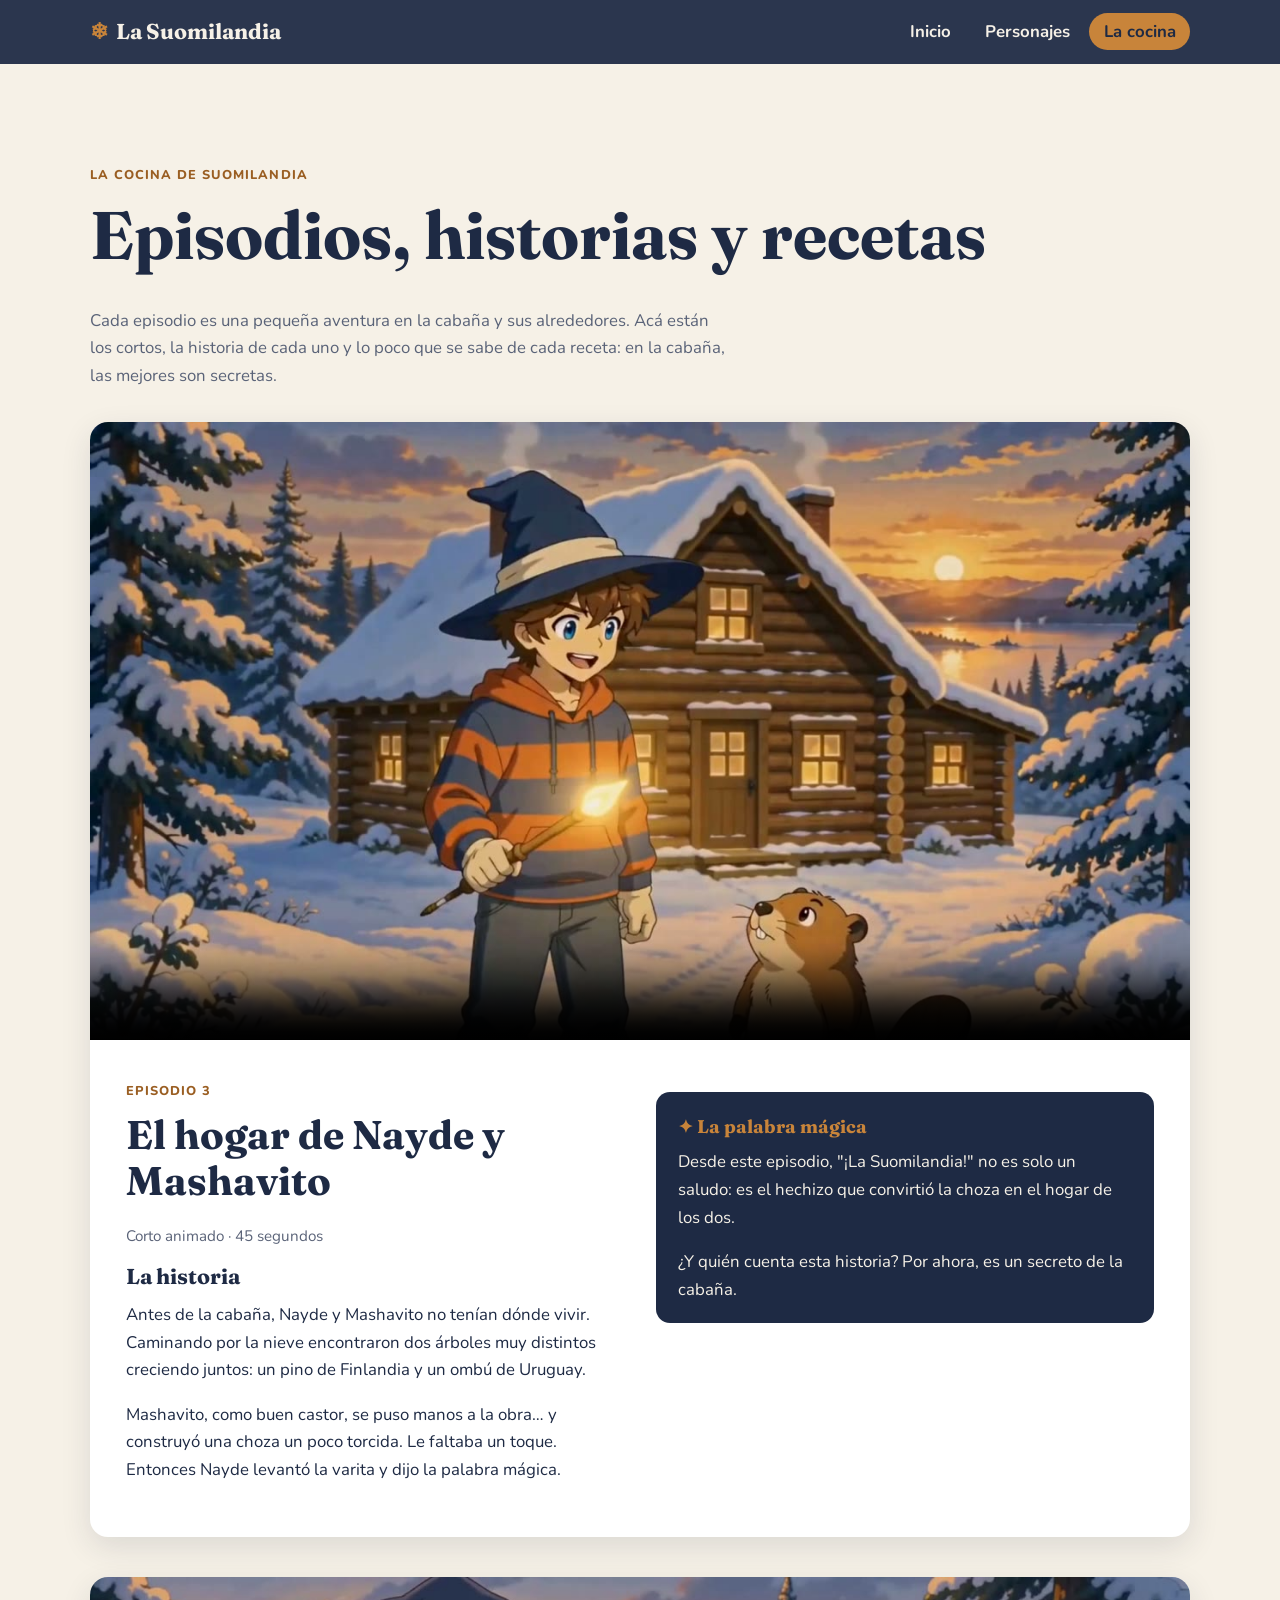
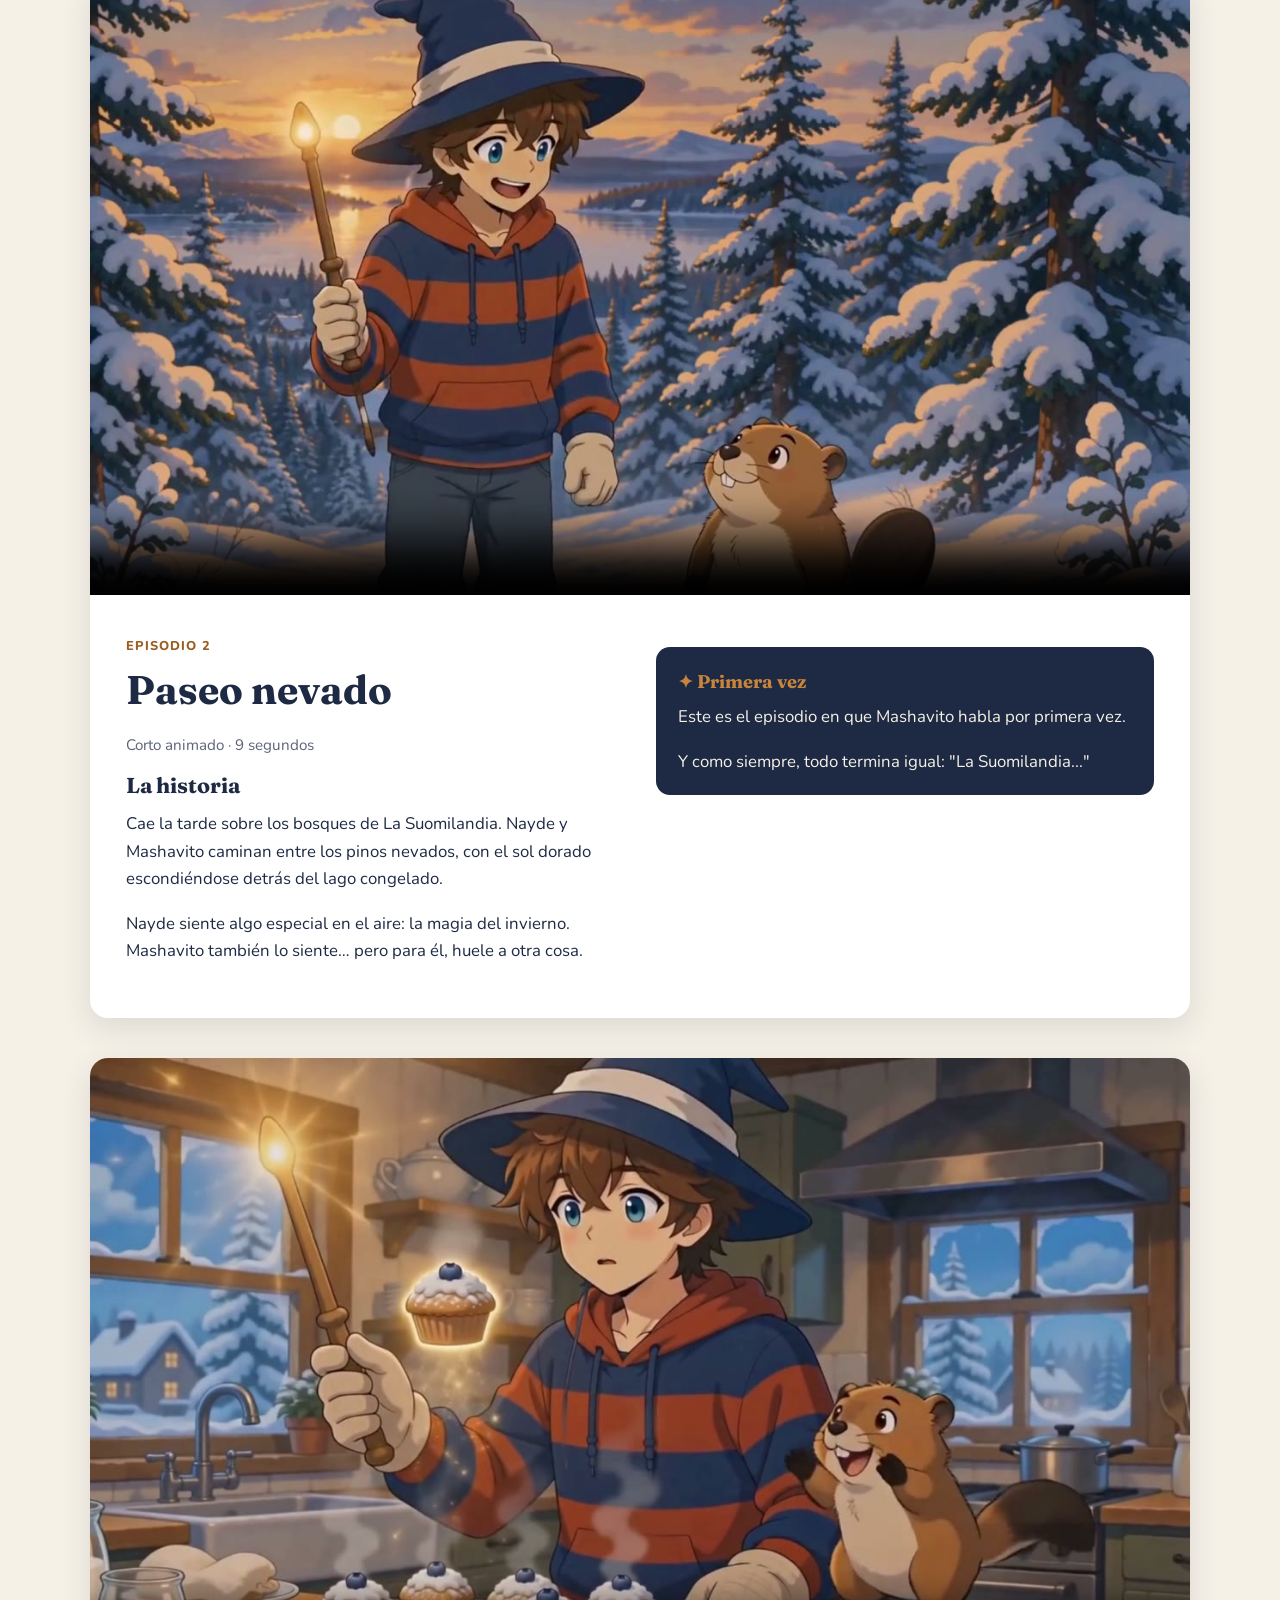
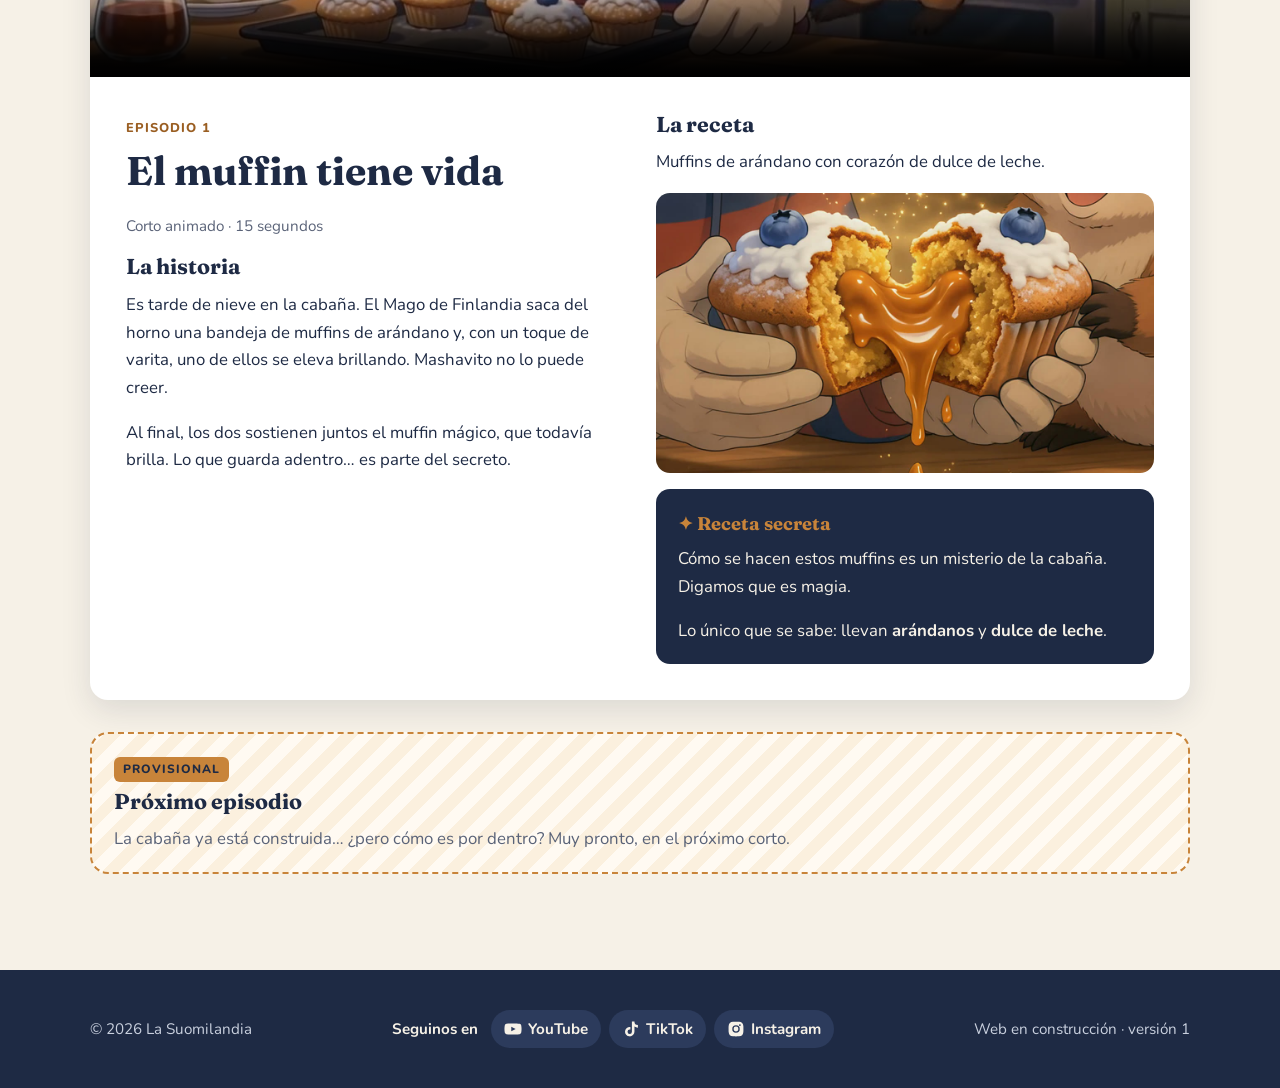
==== cocina.html @ 3e3986b5 "Agrega el episodio 3: El hogar de Nayde y Mashavito Co-Authored-By: Claude Opus 5.5 <noreply@anthrop" ====
<!doctype html>
<html lang="es">
<head>
  <meta charset="utf-8">
  <meta name="viewport" content="width=device-width, initial-scale=1">
  <title>La cocina · La Suomilandia</title>
  <meta name="description" content="Episodios, historias y recetas de La Suomilandia: cocina finlandesa con alma uruguaya.">
  <link rel="preconnect" href="https://fonts.googleapis.com">
  <link rel="preconnect" href="https://fonts.gstatic.com" crossorigin>
  <link href="https://fonts.googleapis.com/css2?family=Fraunces:opsz,wght@9..144,600;9..144,700&family=Nunito:wght@400;700;800&display=swap" rel="stylesheet">
  <link rel="stylesheet" href="css/estilos.css">
</head>
<body>

  <header class="encabezado">
    <div class="contenedor encabezado__fila">
      <a class="logo" href="index.html"><span class="logo__copo" aria-hidden="true">❄</span> La Suomilandia</a>
      <button class="menu-boton" aria-expanded="false" aria-controls="menu">Menú</button>
      <ul class="menu" id="menu">
        <li><a href="index.html">Inicio</a></li>
        <li><a href="personajes.html">Personajes</a></li>
        <li><a href="cocina.html" aria-current="page">La cocina</a></li>
      </ul>
    </div>
  </header>

  <main class="seccion">
    <div class="contenedor">
      <span class="etiqueta">La cocina de Suomilandia</span>
      <h1>Episodios, historias y recetas</h1>
      <p class="seccion__intro">Cada episodio es una pequeña aventura en la cabaña y sus alrededores. Acá están los cortos, la historia de cada uno y lo poco que se sabe de cada receta: en la cabaña, las mejores son secretas.</p>

      <!-- Episodio 3 -->
      <article class="episodio" id="el-hogar">
        <div class="video" style="border-radius:0;box-shadow:none">
          <video controls preload="metadata" poster="media/el-hogar-poster.jpg">
            <source src="media/el-hogar-ep3.mp4" type="video/mp4">
            Tu navegador no puede reproducir este video.
          </video>
        </div>
        <div class="episodio__cuerpo">
          <div>
            <span class="etiqueta">Episodio 3</span>
            <h2>El hogar de Nayde y Mashavito</h2>
            <p class="episodio__datos">Corto animado · 45 segundos</p>
            <h3>La historia</h3>
            <p>Antes de la cabaña, Nayde y Mashavito no tenían dónde vivir. Caminando por la nieve encontraron dos árboles muy distintos creciendo juntos: un pino de Finlandia y un ombú de Uruguay.</p>
            <p>Mashavito, como buen castor, se puso manos a la obra… y construyó una choza un poco torcida. Le faltaba un toque. Entonces Nayde levantó la varita y dijo la palabra mágica.</p>
          </div>
          <div>
            <div class="secreto">
              <h4>La palabra mágica</h4>
              <p>Desde este episodio, &quot;¡La Suomilandia!&quot; no es solo un saludo: es el hechizo que convirtió la choza en el hogar de los dos.</p>
              <p>¿Y quién cuenta esta historia? Por ahora, es un secreto de la cabaña.</p>
            </div>
          </div>
        </div>
      </article>

      <!-- Episodio 2 -->
      <article class="episodio" id="paseo-nevado">
        <div class="video" style="border-radius:0;box-shadow:none">
          <video controls preload="metadata" poster="media/paseo-nevado-poster.jpg">
            <source src="media/paseo-nevado-ep2-final.mp4" type="video/mp4">
            Tu navegador no puede reproducir este video.
          </video>
        </div>
        <div class="episodio__cuerpo">
          <div>
            <span class="etiqueta">Episodio 2</span>
            <h2>Paseo nevado</h2>
            <p class="episodio__datos">Corto animado · 9 segundos</p>
            <h3>La historia</h3>
            <p>Cae la tarde sobre los bosques de La Suomilandia. Nayde y Mashavito caminan entre los pinos nevados, con el sol dorado escondiéndose detrás del lago congelado.</p>
            <p>Nayde siente algo especial en el aire: la magia del invierno. Mashavito también lo siente… pero para él, huele a otra cosa.</p>
          </div>
          <div>
            <div class="secreto">
              <h4>Primera vez</h4>
              <p>Este es el episodio en que Mashavito habla por primera vez.</p>
              <p>Y como siempre, todo termina igual: &quot;La Suomilandia...&quot;</p>
            </div>
          </div>
        </div>
      </article>

      <!-- Episodio 1 -->
      <article class="episodio" id="el-muffin-tiene-vida">
        <div class="video" style="border-radius:0;box-shadow:none">
          <video controls preload="metadata" poster="media/muffin-poster.jpg">
            <source src="media/el-muffin-tiene-vida-ep1.mp4" type="video/mp4">
            Tu navegador no puede reproducir este video.
          </video>
        </div>
        <div class="episodio__cuerpo">
          <div>
            <span class="etiqueta">Episodio 1</span>
            <h2>El muffin tiene vida</h2>
            <p class="episodio__datos">Corto animado · 15 segundos</p>
            <h3>La historia</h3>
            <p>Es tarde de nieve en la cabaña. El Mago de Finlandia saca del horno una bandeja de muffins de arándano y, con un toque de varita, uno de ellos se eleva brillando. Mashavito no lo puede creer.</p>
            <p>Al final, los dos sostienen juntos el muffin mágico, que todavía brilla. Lo que guarda adentro… es parte del secreto.</p>
          </div>
          <div class="receta">
            <h3>La receta</h3>
            <p>Muffins de arándano con corazón de dulce de leche.</p>
            <img class="relleno" src="media/relleno-dulce-de-leche.jpg" alt="Un muffin de arándano partido al medio, con el relleno de dulce de leche chorreando">
            <div class="secreto">
              <h4>Receta secreta</h4>
              <p>Cómo se hacen estos muffins es un misterio de la cabaña. Digamos que es magia.</p>
              <p>Lo único que se sabe: llevan <strong>arándanos</strong> y <strong>dulce de leche</strong>.</p>
            </div>
          </div>
        </div>
      </article>

      <!-- Próximo episodio -->
      <div class="provisional" style="margin-top:32px">
        <h3 style="margin-top:0">Próximo episodio</h3>
        <p>La cabaña ya está construida… ¿pero cómo es por dentro? Muy pronto, en el próximo corto.</p>
      </div>
    </div>
  </main>

  <footer class="pie">
    <div class="contenedor pie__fila">
      <span>© <span class="anio">2026</span> La Suomilandia</span>
      <nav class="redes" aria-label="Redes sociales">
        <span class="redes__titulo">Seguinos en</span>
        <a href="https://www.youtube.com/@lasuomilandia" target="_blank" rel="noopener"><svg viewBox="0 0 24 24" aria-hidden="true"><path d="M23 7.2a3 3 0 0 0-2.1-2.1C19 4.6 12 4.6 12 4.6s-7 0-8.9.5A3 3 0 0 0 1 7.2 31 31 0 0 0 .6 12a31 31 0 0 0 .4 4.8 3 3 0 0 0 2.1 2.1c1.9.5 8.9.5 8.9.5s7 0 8.9-.5a3 3 0 0 0 2.1-2.1 31 31 0 0 0 .4-4.8 31 31 0 0 0-.4-4.8zM9.7 15V9l5.8 3-5.8 3z"/></svg>YouTube</a>
        <a href="https://www.tiktok.com/@lasuomilandia" target="_blank" rel="noopener"><svg viewBox="0 0 24 24" aria-hidden="true"><path d="M16.6 2h-3.4v13.6a2.9 2.9 0 1 1-2.9-2.9c.3 0 .6 0 .9.1V9.3a6.3 6.3 0 1 0 5.4 6.3V8.7a7.9 7.9 0 0 0 4.6 1.5V6.8a4.6 4.6 0 0 1-4.6-4.8z"/></svg>TikTok</a>
        <a href="https://www.instagram.com/la.suomilandia/" target="_blank" rel="noopener"><svg viewBox="0 0 24 24" aria-hidden="true"><path d="M12 2.2c-2.7 0-3 0-4 .1-3.6.2-5.6 2.2-5.8 5.8-.1 1-.1 1.3-.1 3.9s0 3 .1 4c.2 3.6 2.2 5.6 5.8 5.8 1 .1 1.3.1 4 .1s3 0 4-.1c3.6-.2 5.6-2.2 5.8-5.8.1-1 .1-1.3.1-4s0-3-.1-3.9c-.2-3.6-2.2-5.6-5.8-5.8-1-.1-1.3-.1-4-.1zm0 4.8a5 5 0 1 1 0 10 5 5 0 0 1 0-10zm0 1.8a3.2 3.2 0 1 0 0 6.4 3.2 3.2 0 0 0 0-6.4zm5.2-3.2a1.2 1.2 0 1 1 0 2.4 1.2 1.2 0 0 1 0-2.4z"/></svg>Instagram</a>
      </nav>
      <span>Web en construcción · versión 1</span>
    </div>
  </footer>

  <script src="js/principal.js"></script>
</body>
</html>
---- css/estilos.css ----
/* =========================================================
   La Suomilandia — estilos de la web (versión 1)
   Colores tomados del corto "El muffin tiene vida".
   Para cambiar un color en TODA la web, cambialo acá abajo.
   ========================================================= */
:root {
  --nieve: #F6F1E7;          /* fondo claro: nieve y masa de muffin */
  --nieve-2: #EDE4D3;        /* fondo de tarjetas */
  --noche: #1E2A44;          /* texto y fondo oscuro: sombrero del Mago */
  --noche-2: #2C3B5C;
  --dulce: #C8843A;          /* acento cálido: dulce de leche */
  --dulce-oscuro: #9A5E22;
  --rojo-buzo: #B23A2E;      /* rayas rojas del buzo del Mago */
  --lago: #5B86A8;           /* acento frío: ventanas y arándanos */
  --pino: #7A4E2D;           /* madera de la cabaña */
  --texto: #1E2A44;
  --texto-suave: #5A6378;

  --letra-titulos: "Fraunces", Georgia, serif;
  --letra-texto: "Nunito", "Segoe UI", system-ui, sans-serif;
  --radio: 18px;
  --sombra: 0 10px 30px rgba(30, 42, 68, 0.12);
  --ancho: 1100px;
}

* { box-sizing: border-box; }
html { scroll-behavior: smooth; }
body {
  margin: 0;
  background: var(--nieve);
  color: var(--texto);
  font-family: var(--letra-texto);
  font-size: 1.05rem;
  line-height: 1.65;
}
img, video { max-width: 100%; display: block; }
a { color: var(--dulce-oscuro); }
h1, h2, h3 { font-family: var(--letra-titulos); line-height: 1.15; margin: 0 0 .5em; color: var(--noche); }
h1 { font-size: clamp(2.3rem, 6vw, 4.2rem); }
h2 { font-size: clamp(1.7rem, 3.5vw, 2.5rem); }
h3 { font-size: 1.35rem; }
p { margin: 0 0 1em; }

.contenedor { width: min(var(--ancho), 100% - 32px); margin-inline: auto; }
.seccion { padding: clamp(48px, 8vw, 96px) 0; }
.seccion--madera { background: var(--nieve-2); }
.seccion__intro { max-width: 640px; color: var(--texto-suave); margin-bottom: 2rem; }
.etiqueta {
  display: inline-block; font-size: .8rem; font-weight: 800; letter-spacing: .08em;
  text-transform: uppercase; color: var(--dulce-oscuro); margin-bottom: .6rem;
}

/* ---------- Encabezado y menú ---------- */
.encabezado {
  position: sticky; top: 0; z-index: 10;
  background: rgba(30, 42, 68, .94); backdrop-filter: blur(6px);
  color: var(--nieve);
}
.encabezado__fila { display: flex; align-items: center; justify-content: space-between; height: 64px; }
.logo {
  font-family: var(--letra-titulos); font-weight: 700; font-size: 1.35rem;
  color: var(--nieve); text-decoration: none; display: flex; align-items: center; gap: .5rem;
}
.logo__copo { color: var(--dulce); }
.menu { display: flex; gap: .3rem; list-style: none; margin: 0; padding: 0; }
.menu a {
  color: var(--nieve); text-decoration: none; font-weight: 700;
  padding: .45rem .9rem; border-radius: 999px;
}
.menu a:hover, .menu a[aria-current="page"] { background: var(--dulce); color: var(--noche); }
.menu-boton {
  display: none; background: none; border: 2px solid var(--nieve); color: var(--nieve);
  border-radius: 10px; padding: .35rem .7rem; font: inherit; font-weight: 700; cursor: pointer;
}
@media (max-width: 720px) {
  .menu-boton { display: block; }
  .menu {
    display: none; position: absolute; left: 0; right: 0; top: 64px;
    flex-direction: column; background: var(--noche); padding: .5rem 16px 1rem;
  }
  .menu.abierto { display: flex; }
  .menu a { display: block; }
}

/* ---------- Portada (inicio) ---------- */
.portada {
  position: relative; overflow: hidden; color: var(--nieve);
  min-height: min(88vh, 760px); display: grid; align-items: end;
  background: var(--noche) url("../media/portada.jpg") center / cover no-repeat;
}
.portada::before {
  content: ""; position: absolute; inset: 0;
  background: linear-gradient(180deg, rgba(30,42,68,.15) 0%, rgba(30,42,68,.55) 55%, rgba(30,42,68,.92) 100%);
}
.portada__texto { position: relative; padding-bottom: clamp(40px, 8vh, 90px); max-width: 720px; }
.portada h1 { color: var(--nieve); text-shadow: 0 3px 20px rgba(0,0,0,.35); }
.portada p { font-size: 1.2rem; max-width: 560px; }

.boton {
  display: inline-block; background: var(--dulce); color: var(--noche);
  font-weight: 800; text-decoration: none; padding: .8rem 1.4rem; border-radius: 999px;
  box-shadow: 0 6px 18px rgba(200,132,58,.35); transition: transform .15s;
}
.boton:hover { transform: translateY(-2px); }
.boton--claro { background: transparent; color: var(--nieve); border: 2px solid var(--nieve); box-shadow: none; }
.botones { display: flex; flex-wrap: wrap; gap: .8rem; margin-top: 1.4rem; }

/* Nieve que cae (decorativa) */
.nieve { position: absolute; inset: 0; pointer-events: none; }
.nieve span {
  position: absolute; top: -10px; width: 6px; height: 6px; border-radius: 50%;
  background: #fff; opacity: .8; animation: caer linear infinite;
}
@keyframes caer { to { transform: translate(30px, 100vh); } }
@media (prefers-reduced-motion: reduce) { .nieve { display: none; } }

/* ---------- Video ---------- */
.video {
  border-radius: var(--radio); overflow: hidden; box-shadow: var(--sombra);
  background: #000; aspect-ratio: 16 / 9;
}
.video video { width: 100%; height: 100%; object-fit: cover; }
.dos-columnas { display: grid; grid-template-columns: 1.4fr 1fr; gap: clamp(24px, 4vw, 56px); align-items: center; }
@media (max-width: 860px) { .dos-columnas { grid-template-columns: 1fr; } }

/* ---------- Tarjetas ---------- */
.rejilla { display: grid; grid-template-columns: repeat(auto-fit, minmax(260px, 1fr)); gap: 24px; }
.tarjeta {
  background: #fff; border-radius: var(--radio); overflow: hidden; box-shadow: var(--sombra);
  display: flex; flex-direction: column;
}
.tarjeta__cuerpo { padding: 1.4rem 1.5rem 1.6rem; flex: 1; }
.tarjeta img { aspect-ratio: 4 / 3; object-fit: cover; width: 100%; }
.tarjeta--personaje img { aspect-ratio: 1 / 1; object-position: top; }

/* Concepto: receta · magia · momento */
.pilares { display: grid; grid-template-columns: repeat(3, 1fr); gap: 20px; counter-reset: pilar; }
@media (max-width: 760px) { .pilares { grid-template-columns: 1fr; } }
.pilar { background: #fff; border-radius: var(--radio); padding: 1.5rem; border-top: 6px solid var(--dulce); }
.pilar:nth-child(2) { border-top-color: var(--lago); }
.pilar:nth-child(3) { border-top-color: var(--rojo-buzo); }

/* Cinta "la suomilandia" que se repite por tiempo indefinido */
.cinta { background: var(--noche); color: var(--dulce); overflow: hidden; padding: .9rem 0; }
.cinta__pista { display: flex; width: max-content; animation: cinta 40s linear infinite; }
.cinta__pista span {
  font-family: var(--letra-titulos); font-weight: 700; font-size: 1.4rem; white-space: nowrap; padding-right: 2rem;
}
@keyframes cinta { to { transform: translateX(-50%); } }
@media (prefers-reduced-motion: reduce) { .cinta__pista { animation: none; } }

/* Receta secreta */
.secreto {
  margin-top: 1rem; background: var(--noche); color: var(--nieve);
  border-radius: calc(var(--radio) - 4px); padding: 1.2rem 1.4rem;
}
.secreto h4 { font-family: var(--letra-titulos); font-size: 1.15rem; margin: 0 0 .4rem; color: var(--dulce); }
.secreto h4::before { content: "✦ "; }
.secreto p:last-child { margin-bottom: 0; }
.pilar h3::before { counter-increment: pilar; content: counter(pilar) ". "; color: var(--texto-suave); }

/* ---------- Fichas de personaje ---------- */
.ficha {
  display: grid; grid-template-columns: 320px 1fr; gap: clamp(24px, 4vw, 48px); align-items: start;
  background: #fff; border-radius: var(--radio); padding: clamp(20px, 3vw, 36px); box-shadow: var(--sombra);
}
.ficha + .ficha { margin-top: 32px; }
.ficha img { border-radius: calc(var(--radio) - 4px); width: 100%; aspect-ratio: 1 / 1; object-fit: cover; object-position: top; }
@media (max-width: 760px) { .ficha { grid-template-columns: 1fr; } .ficha img { max-width: 360px; } }
.rasgos { list-style: none; padding: 0; margin: 0 0 1.2rem; display: flex; flex-wrap: wrap; gap: .5rem; }
.rasgos li { background: var(--nieve-2); border-radius: 999px; padding: .3rem .85rem; font-size: .92rem; }
.muestras { display: flex; gap: .5rem; align-items: center; margin-bottom: 1rem; font-size: .9rem; color: var(--texto-suave); }
.muestra { width: 26px; height: 26px; border-radius: 50%; border: 2px solid #fff; box-shadow: 0 0 0 1px rgba(0,0,0,.15); }

/* ---------- Episodio ---------- */
.episodio { background: #fff; border-radius: var(--radio); box-shadow: var(--sombra); overflow: hidden; }
.episodio + .episodio { margin-top: 40px; }
.episodio__cuerpo { padding: clamp(20px, 3vw, 36px); display: grid; grid-template-columns: 1fr 1fr; gap: 32px; }
@media (max-width: 760px) { .episodio__cuerpo { grid-template-columns: 1fr; } }
.episodio__datos { color: var(--texto-suave); font-size: .95rem; margin-bottom: 1rem; }
.relleno { border-radius: calc(var(--radio) - 4px); margin-top: .5rem; }

/* ---------- Contenido provisional ---------- */
.provisional {
  border: 2px dashed var(--dulce); border-radius: var(--radio);
  background: repeating-linear-gradient(-45deg, #fffaf2, #fffaf2 12px, #fbf0de 12px, #fbf0de 24px);
  padding: 1.2rem 1.4rem; color: var(--texto-suave);
}
.provisional::before {
  content: "Provisional"; display: inline-block; margin-bottom: .5rem;
  font-size: .75rem; font-weight: 800; letter-spacing: .08em; text-transform: uppercase;
  background: var(--dulce); color: var(--noche); padding: .15rem .55rem; border-radius: 6px;
}
.provisional p:last-child { margin-bottom: 0; }

/* ---------- Pie ---------- */
.pie { background: var(--noche); color: #c9d0de; padding: 40px 0; font-size: .95rem; }
.pie a { color: var(--nieve); }
.pie__fila { display: flex; flex-wrap: wrap; justify-content: space-between; align-items: center; gap: 1rem; }

/* Redes sociales (pie de página) */
.redes { display: flex; flex-wrap: wrap; align-items: center; gap: .5rem; }
.redes__titulo { font-weight: 700; color: var(--nieve); margin-right: .3rem; }
.redes a {
  display: inline-flex; align-items: center; gap: .4rem; text-decoration: none;
  color: var(--nieve); background: var(--noche-2); padding: .4rem .8rem; border-radius: 999px; font-weight: 700;
}
.redes a:hover { background: var(--dulce); color: var(--noche); }
.redes svg { width: 18px; height: 18px; fill: currentColor; }

/* Accesibilidad: foco visible con teclado */
a:focus-visible, button:focus-visible { outline: 3px solid var(--lago); outline-offset: 3px; }
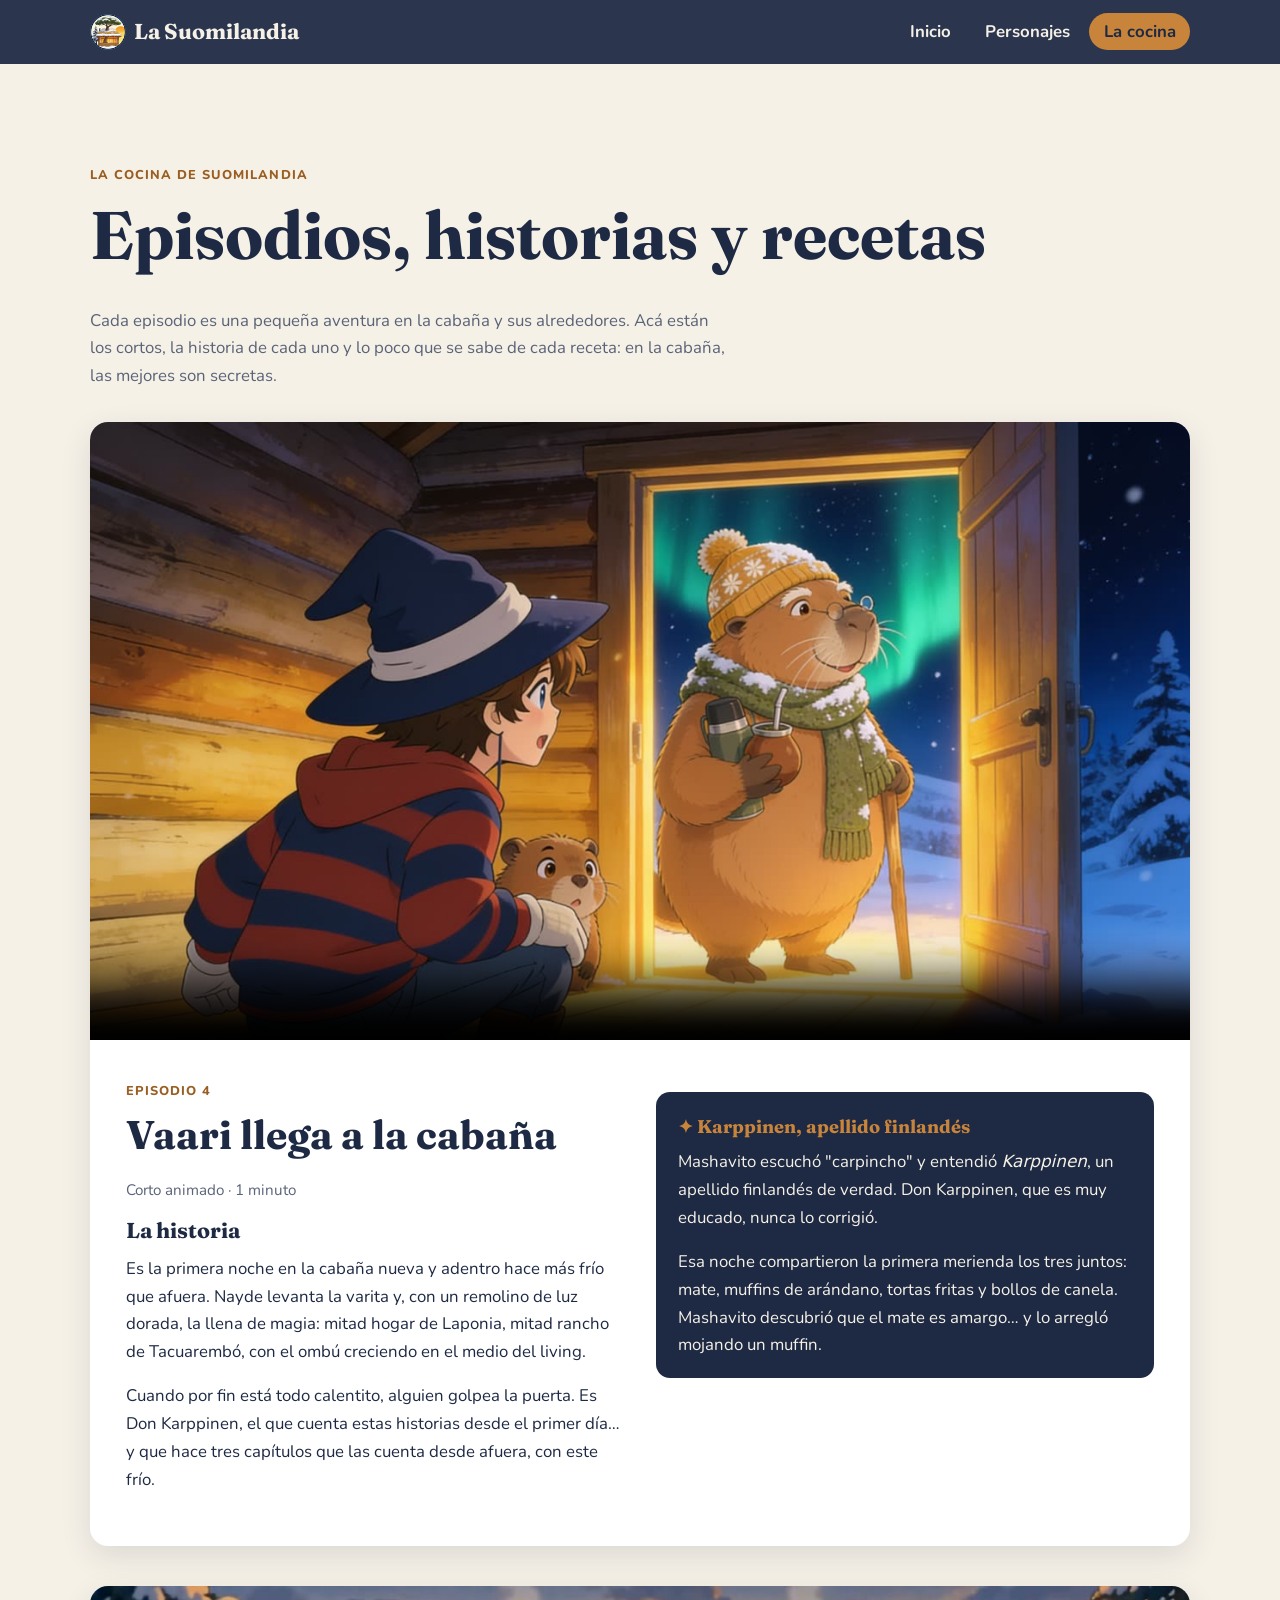
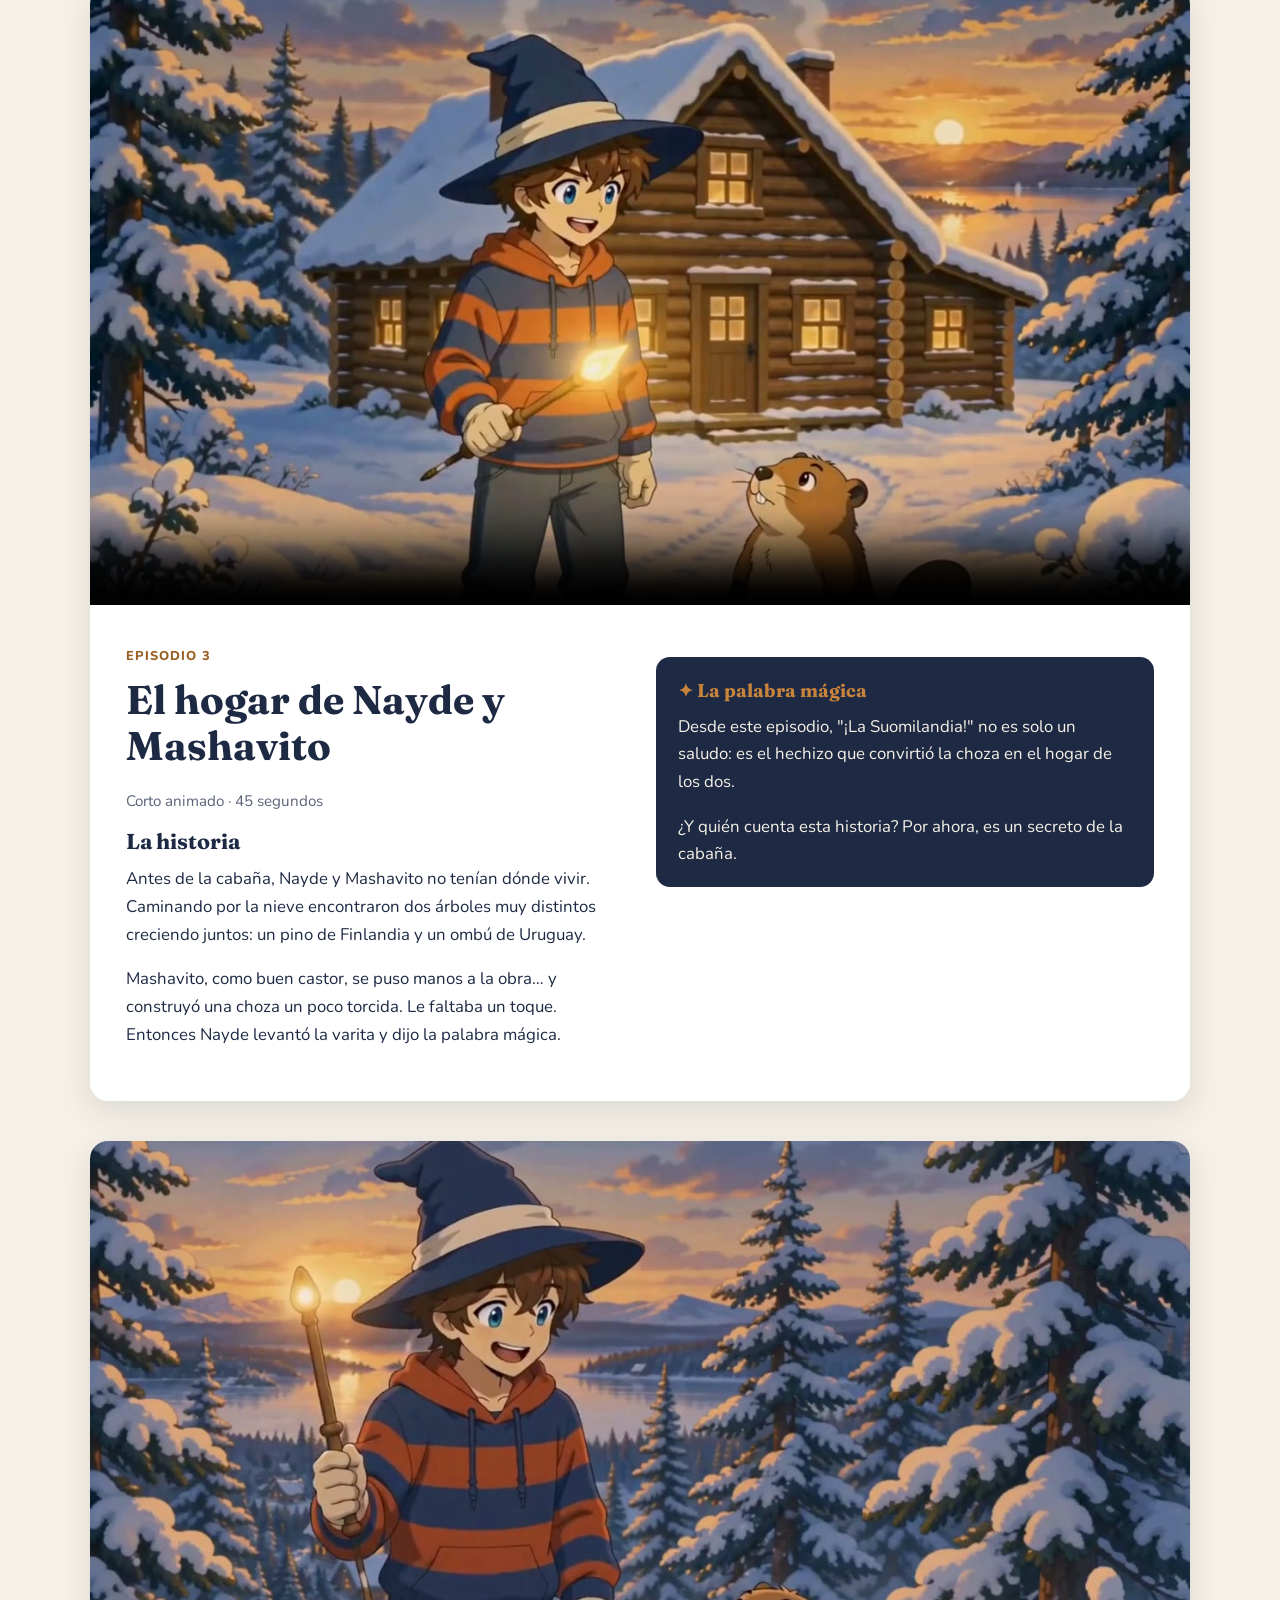
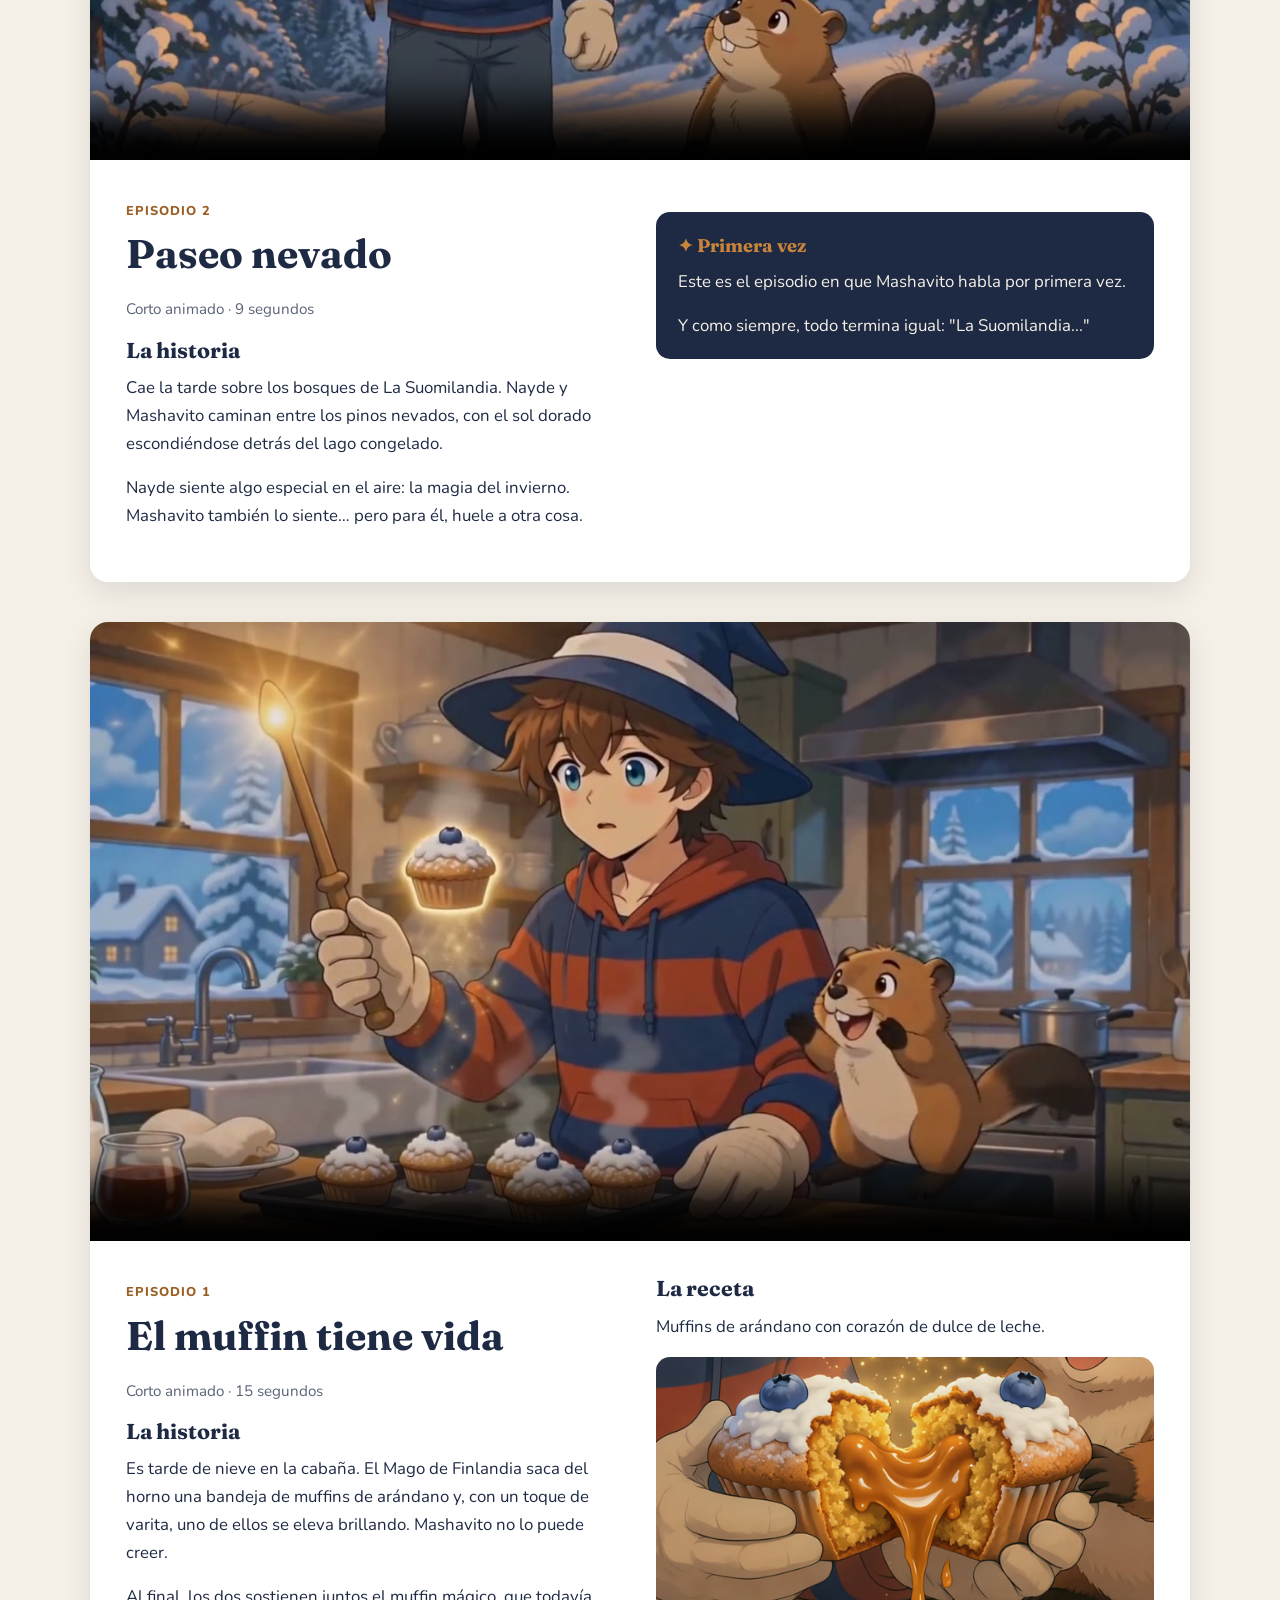
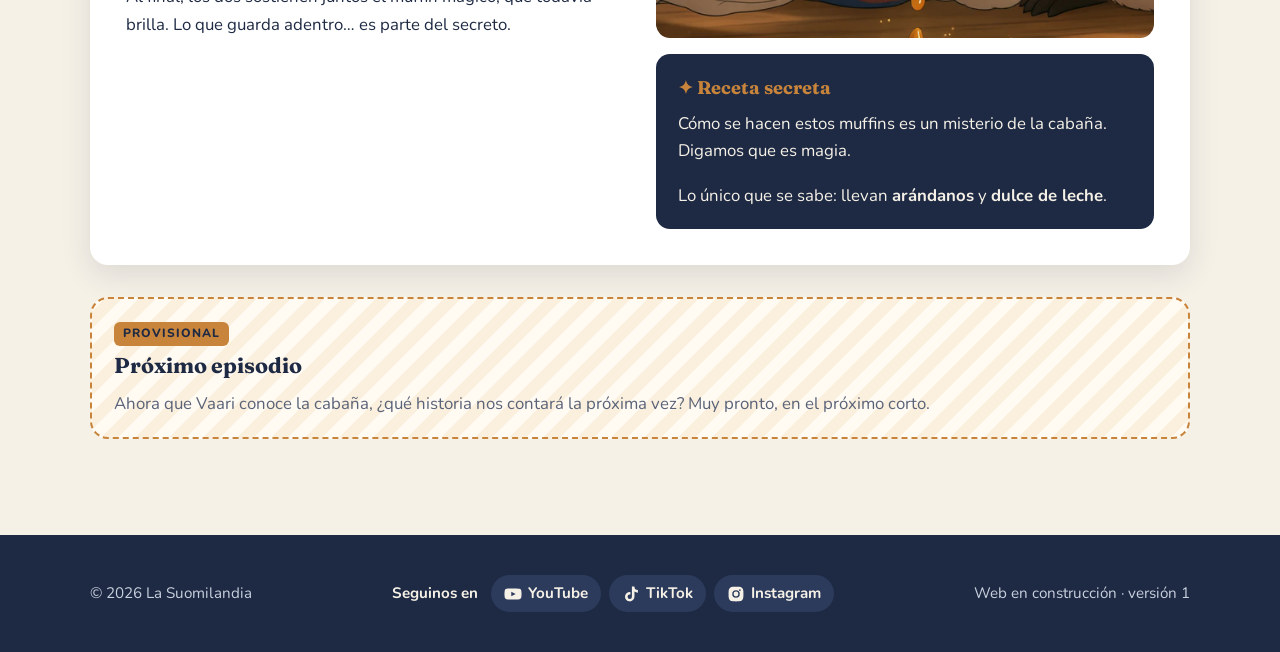
==== commit 4ff918f5: "Agrega el episodio 4: Vaari llega a la cabaña - Episodio 4 en la cocina y como último episodio en el" ====
--- a/cocina.html
+++ b/cocina.html
@@ -9,12 +9,14 @@
   <link rel="preconnect" href="https://fonts.gstatic.com" crossorigin>
   <link href="https://fonts.googleapis.com/css2?family=Fraunces:opsz,wght@9..144,600;9..144,700&family=Nunito:wght@400;700;800&display=swap" rel="stylesheet">
   <link rel="stylesheet" href="css/estilos.css">
+  <link rel="icon" type="image/png" href="media/icono-64.png">
+  <link rel="apple-touch-icon" href="media/icono.png">
 </head>
 <body>
 
   <header class="encabezado">
     <div class="contenedor encabezado__fila">
-      <a class="logo" href="index.html"><span class="logo__copo" aria-hidden="true">❄</span> La Suomilandia</a>
+      <a class="logo" href="index.html"><img class="logo__emblema" src="media/icono-64.png" alt="" width="36" height="36"> La Suomilandia</a>
       <button class="menu-boton" aria-expanded="false" aria-controls="menu">Menú</button>
       <ul class="menu" id="menu">
         <li><a href="index.html">Inicio</a></li>
@@ -29,6 +31,33 @@
       <span class="etiqueta">La cocina de Suomilandia</span>
       <h1>Episodios, historias y recetas</h1>
       <p class="seccion__intro">Cada episodio es una pequeña aventura en la cabaña y sus alrededores. Acá están los cortos, la historia de cada uno y lo poco que se sabe de cada receta: en la cabaña, las mejores son secretas.</p>
+
+      <!-- Episodio 4 -->
+      <article class="episodio" id="vaari-llega">
+        <div class="video" style="border-radius:0;box-shadow:none">
+          <video controls preload="metadata" poster="media/vaari-llega-poster.jpg">
+            <source src="media/vaari-llega-ep4.mp4" type="video/mp4">
+            Tu navegador no puede reproducir este video.
+          </video>
+        </div>
+        <div class="episodio__cuerpo">
+          <div>
+            <span class="etiqueta">Episodio 4</span>
+            <h2>Vaari llega a la cabaña</h2>
+            <p class="episodio__datos">Corto animado · 1 minuto</p>
+            <h3>La historia</h3>
+            <p>Es la primera noche en la cabaña nueva y adentro hace más frío que afuera. Nayde levanta la varita y, con un remolino de luz dorada, la llena de magia: mitad hogar de Laponia, mitad rancho de Tacuarembó, con el ombú creciendo en el medio del living.</p>
+            <p>Cuando por fin está todo calentito, alguien golpea la puerta. Es Don Karppinen, el que cuenta estas historias desde el primer día… y que hace tres capítulos que las cuenta desde afuera, con este frío.</p>
+          </div>
+          <div>
+            <div class="secreto">
+              <h4>Karppinen, apellido finlandés</h4>
+              <p>Mashavito escuchó "carpincho" y entendió <em>Karppinen</em>, un apellido finlandés de verdad. Don Karppinen, que es muy educado, nunca lo corrigió.</p>
+              <p>Esa noche compartieron la primera merienda los tres juntos: mate, muffins de arándano, tortas fritas y bollos de canela. Mashavito descubrió que el mate es amargo… y lo arregló mojando un muffin.</p>
+            </div>
+          </div>
+        </div>
+      </article>
 
       <!-- Episodio 3 -->
       <article class="episodio" id="el-hogar">
@@ -117,7 +146,7 @@
       <!-- Próximo episodio -->
       <div class="provisional" style="margin-top:32px">
         <h3 style="margin-top:0">Próximo episodio</h3>
-        <p>La cabaña ya está construida… ¿pero cómo es por dentro? Muy pronto, en el próximo corto.</p>
+        <p>Ahora que Vaari conoce la cabaña, ¿qué historia nos contará la próxima vez? Muy pronto, en el próximo corto.</p>
       </div>
     </div>
   </main>
--- a/css/estilos.css
+++ b/css/estilos.css
@@ -62,6 +62,7 @@
   color: var(--nieve); text-decoration: none; display: flex; align-items: center; gap: .5rem;
 }
 .logo__copo { color: var(--dulce); }
+.logo__emblema { width: 36px; height: 36px; border-radius: 50%; display: block; }
 .menu { display: flex; gap: .3rem; list-style: none; margin: 0; padding: 0; }
 .menu a {
   color: var(--nieve); text-decoration: none; font-weight: 700;
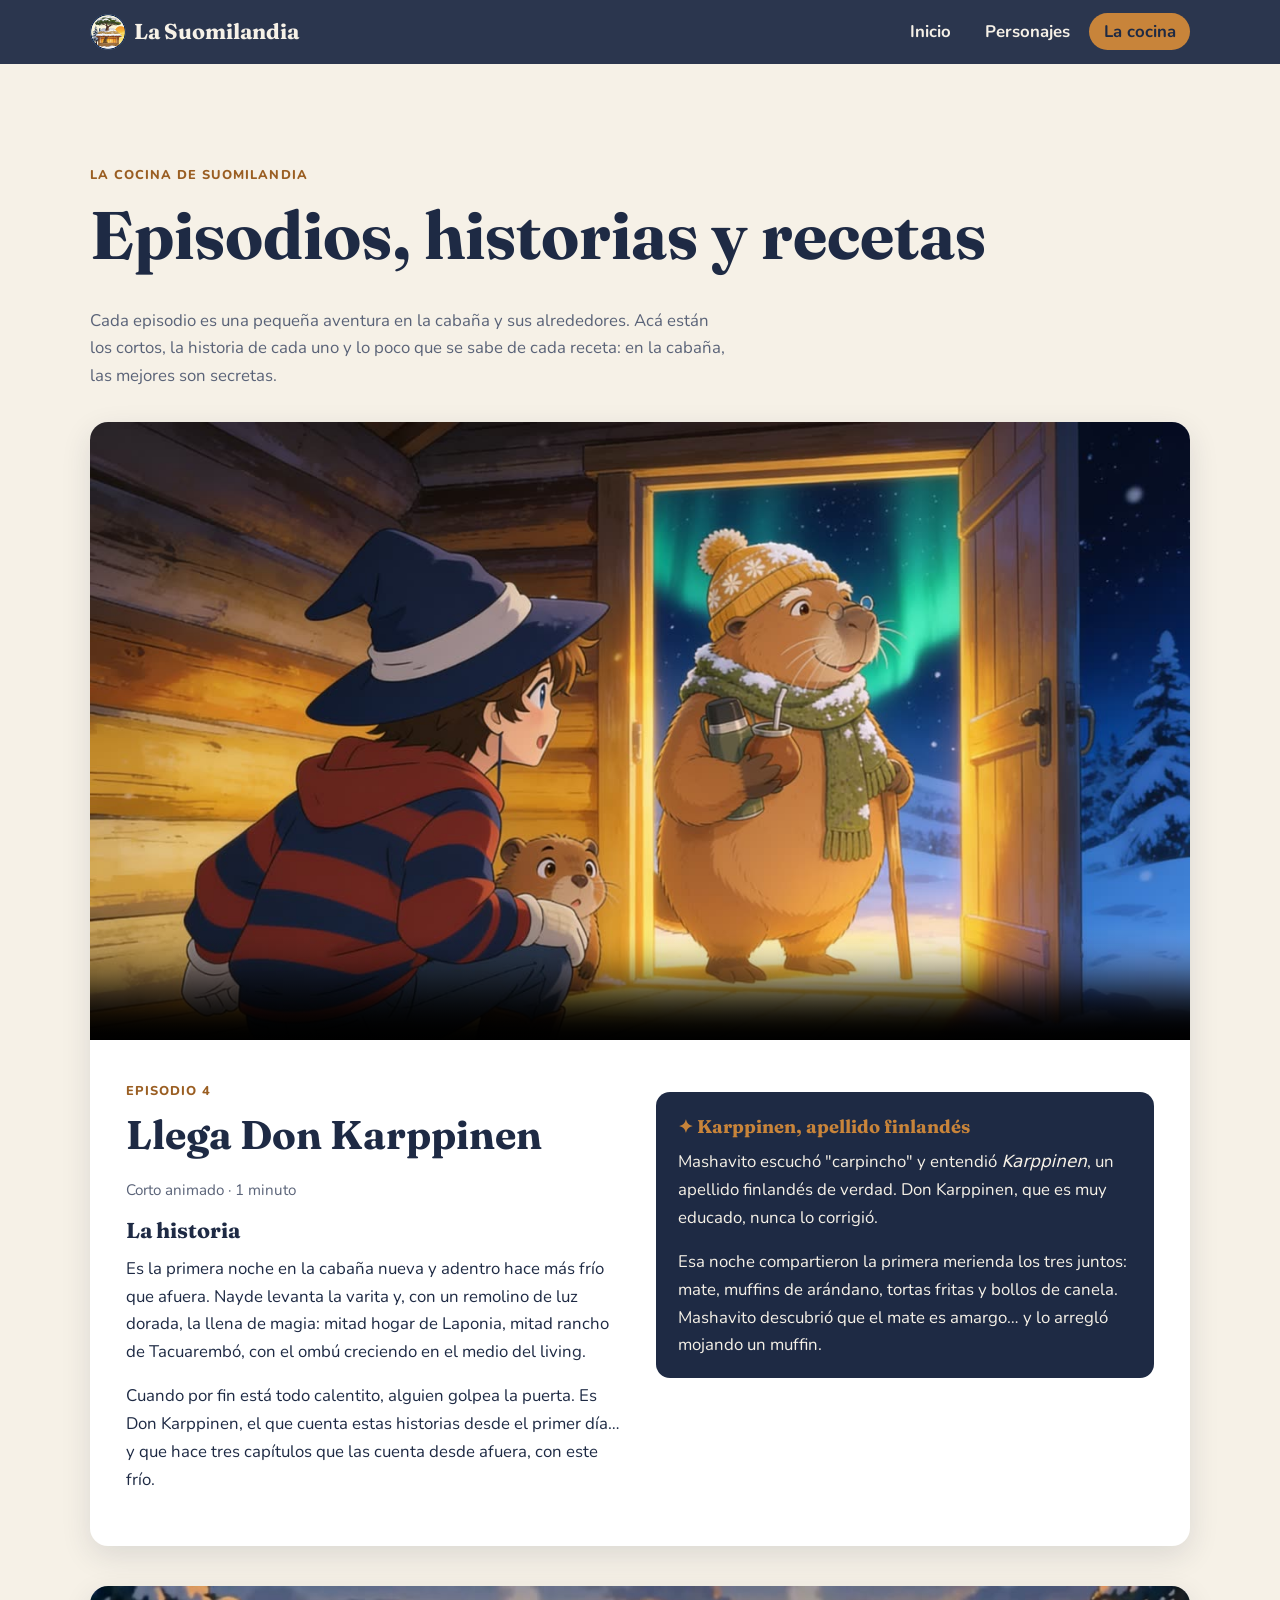
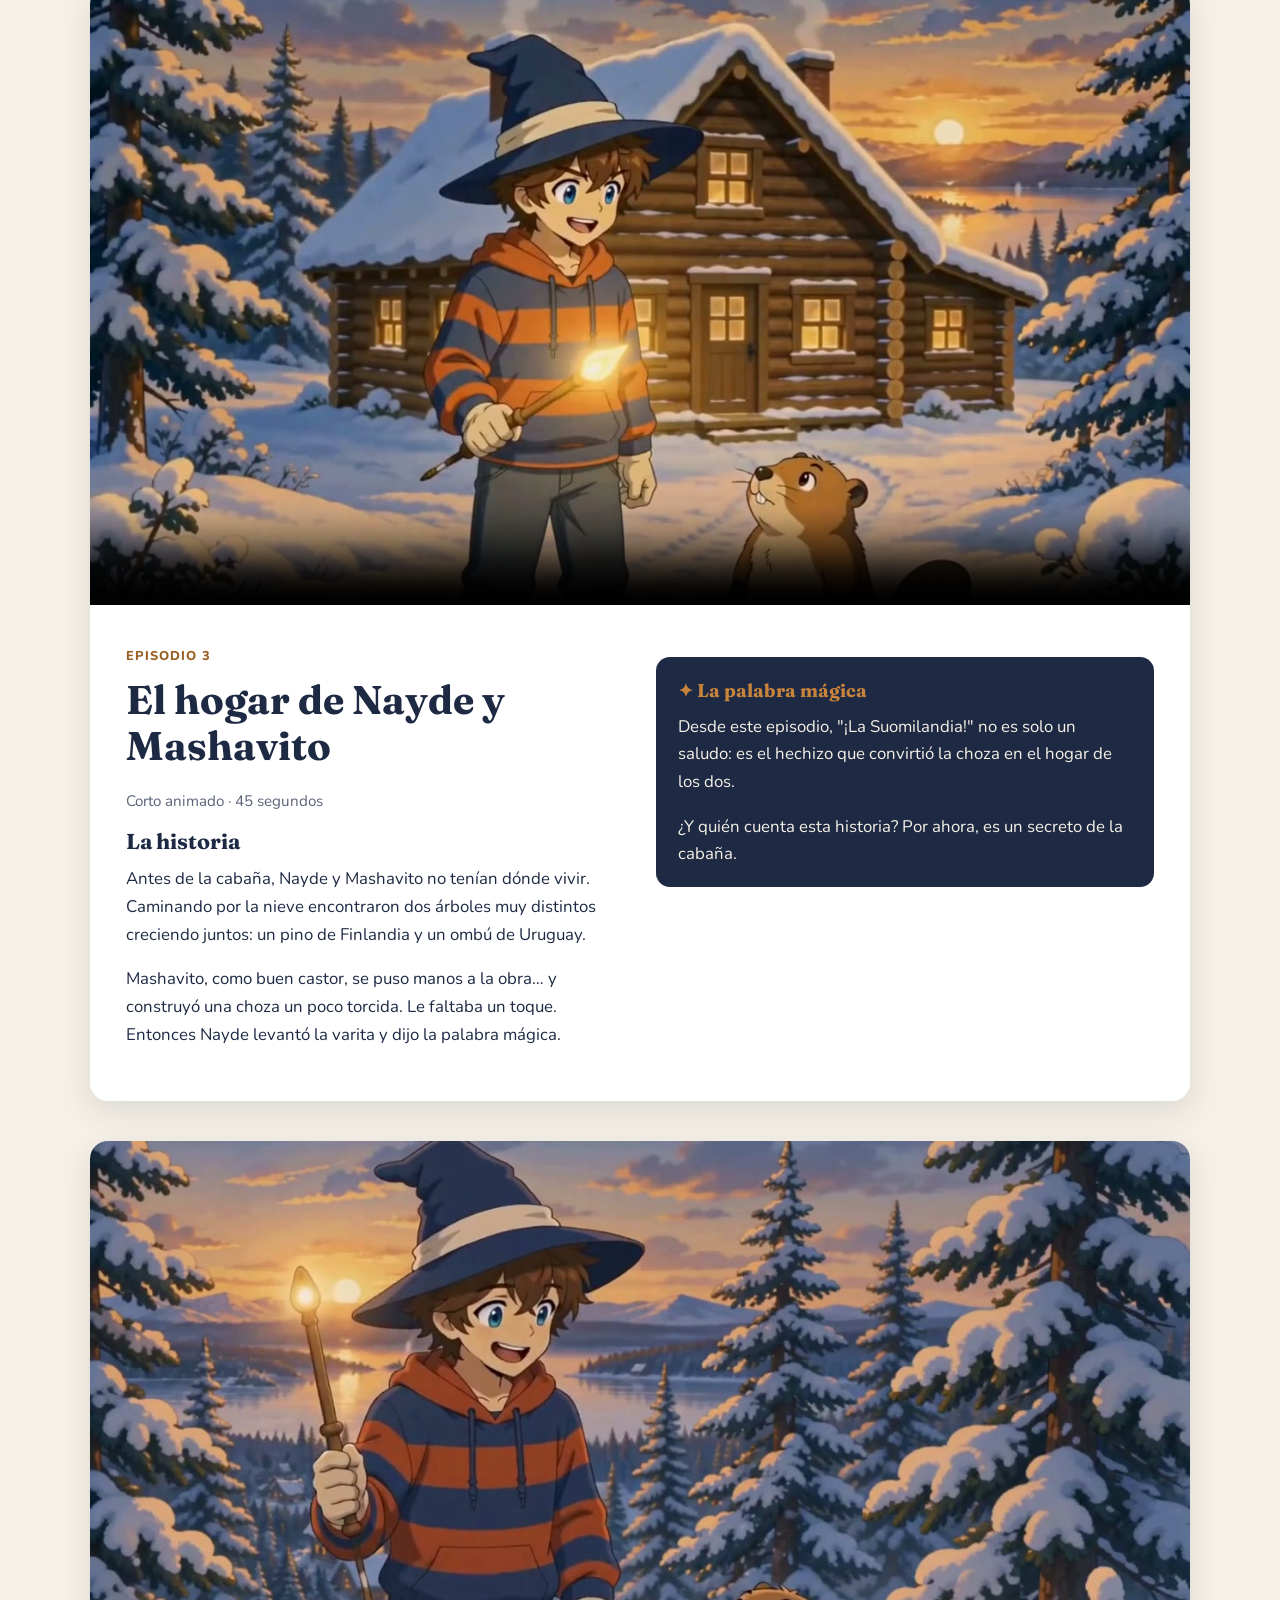
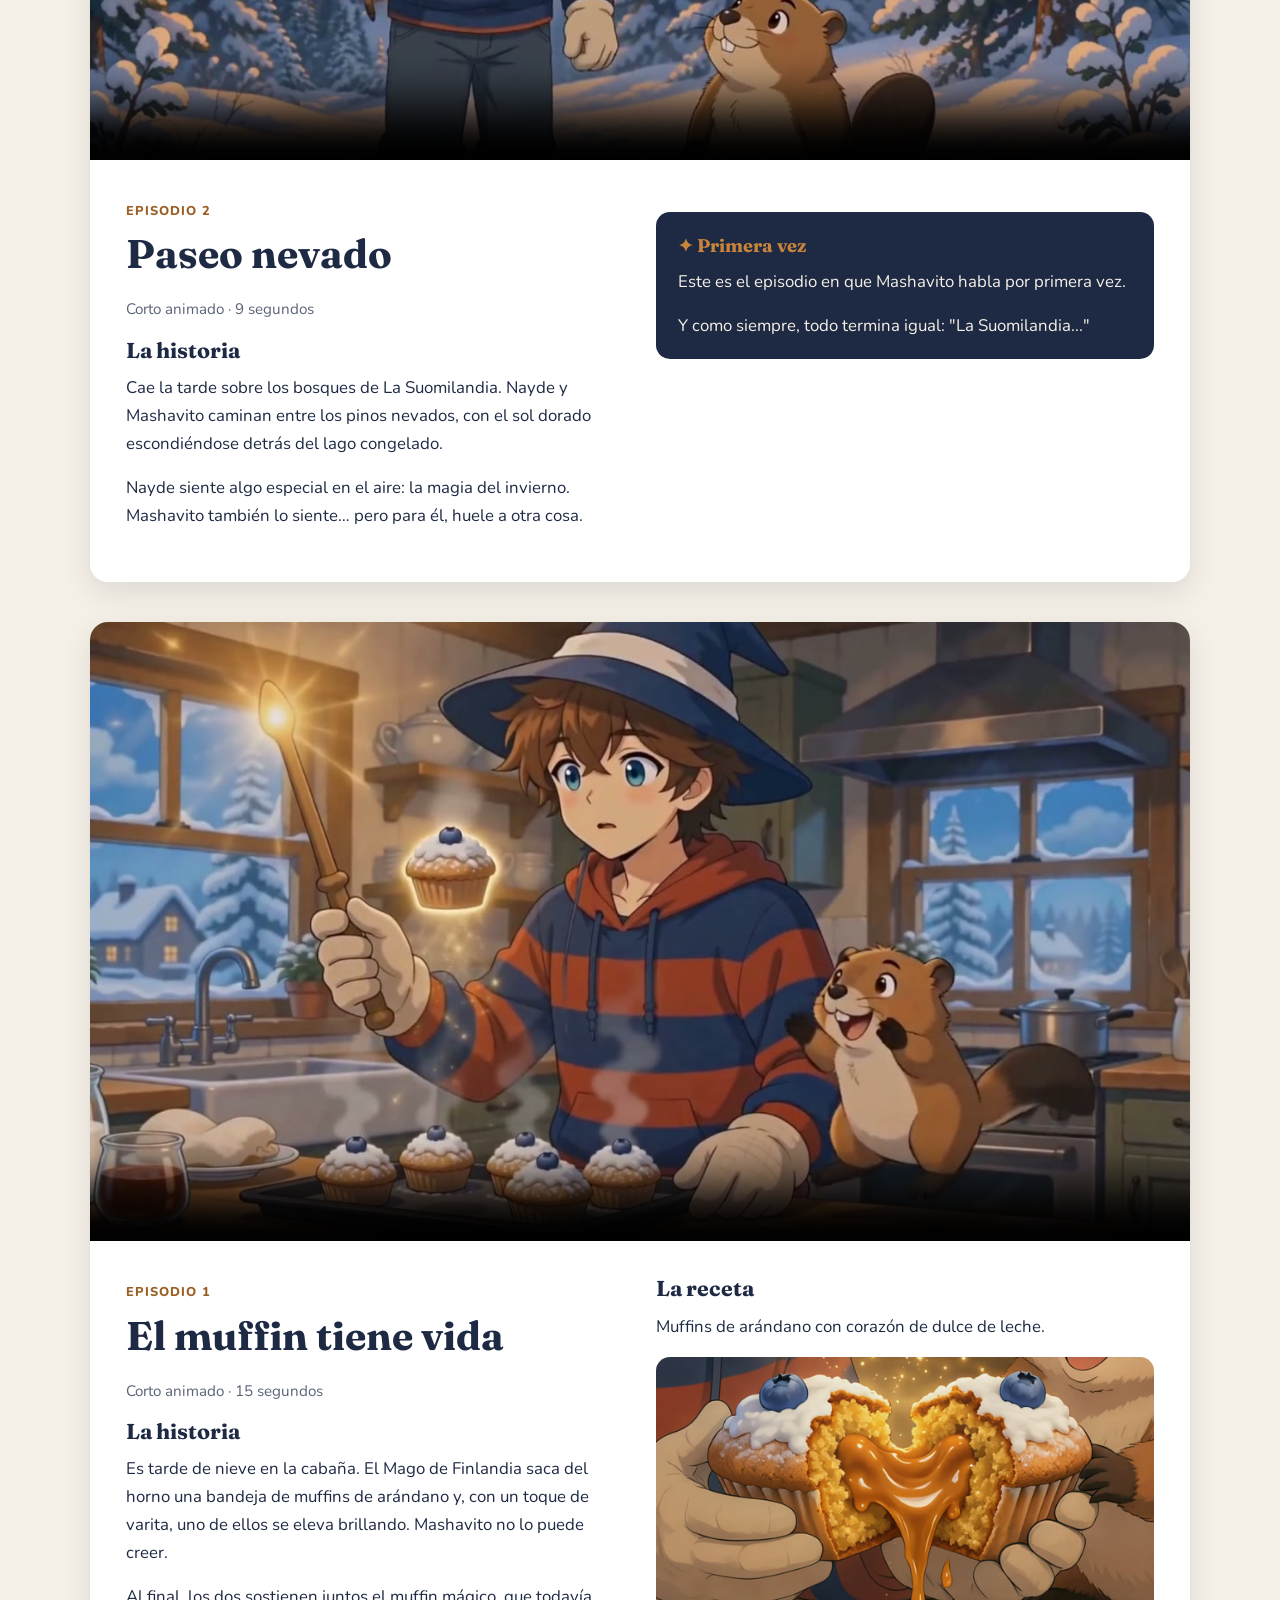
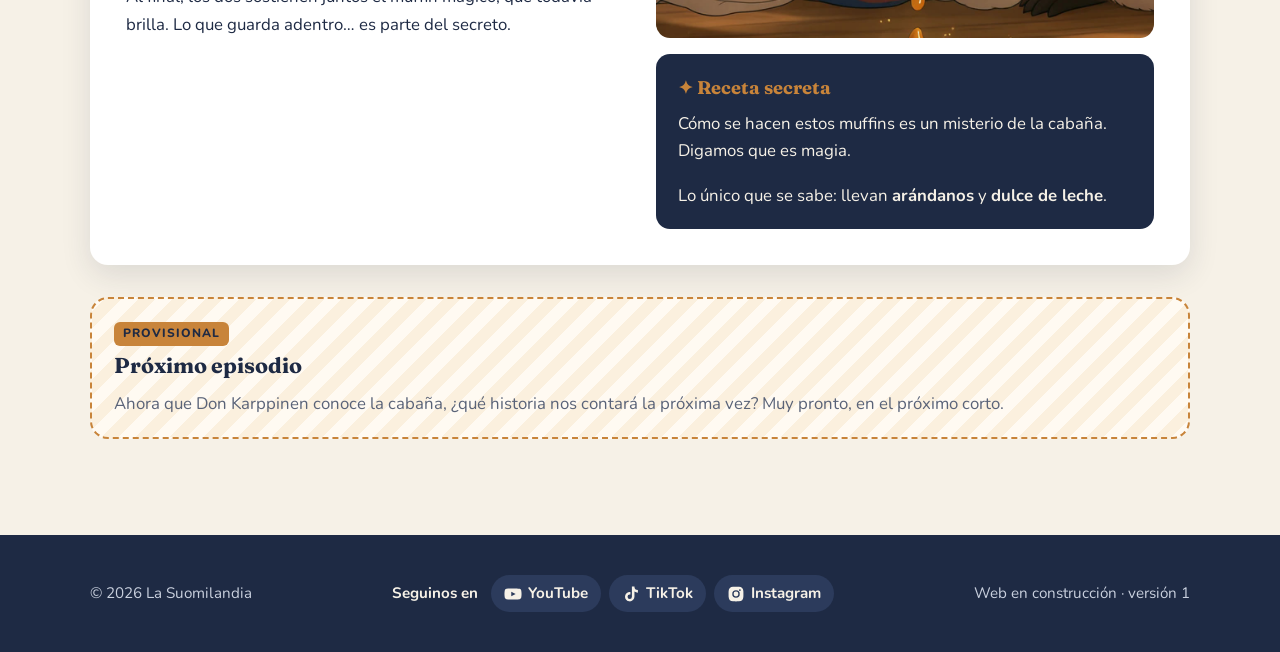
==== commit 553e74c2: "Episodio 4: el título pasa a ser "Llega Don Karppinen" Co-Authored-By: Claude Opus 5.5 <noreply@anth" ====
--- a/cocina.html
+++ b/cocina.html
@@ -43,7 +43,7 @@
         <div class="episodio__cuerpo">
           <div>
             <span class="etiqueta">Episodio 4</span>
-            <h2>Vaari llega a la cabaña</h2>
+            <h2>Llega Don Karppinen</h2>
             <p class="episodio__datos">Corto animado · 1 minuto</p>
             <h3>La historia</h3>
             <p>Es la primera noche en la cabaña nueva y adentro hace más frío que afuera. Nayde levanta la varita y, con un remolino de luz dorada, la llena de magia: mitad hogar de Laponia, mitad rancho de Tacuarembó, con el ombú creciendo en el medio del living.</p>
@@ -146,7 +146,7 @@
       <!-- Próximo episodio -->
       <div class="provisional" style="margin-top:32px">
         <h3 style="margin-top:0">Próximo episodio</h3>
-        <p>Ahora que Vaari conoce la cabaña, ¿qué historia nos contará la próxima vez? Muy pronto, en el próximo corto.</p>
+        <p>Ahora que Don Karppinen conoce la cabaña, ¿qué historia nos contará la próxima vez? Muy pronto, en el próximo corto.</p>
       </div>
     </div>
   </main>
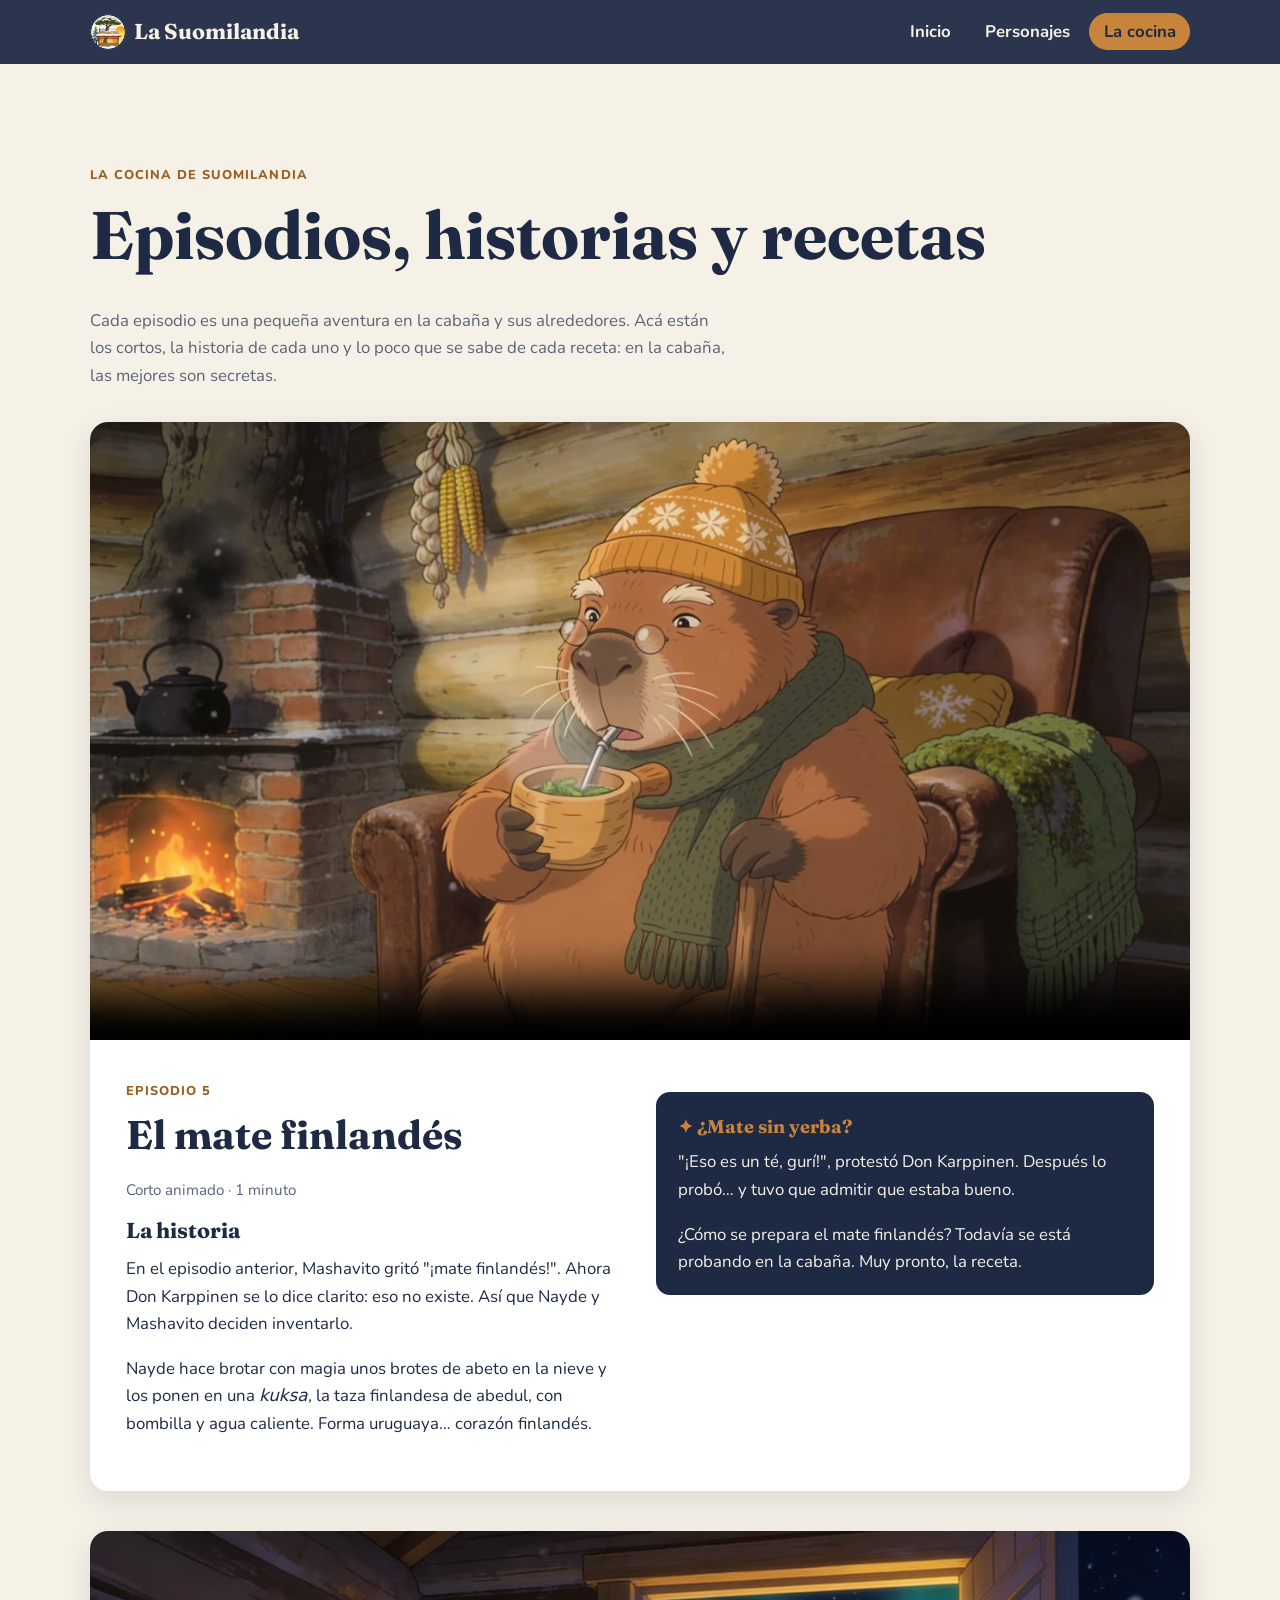
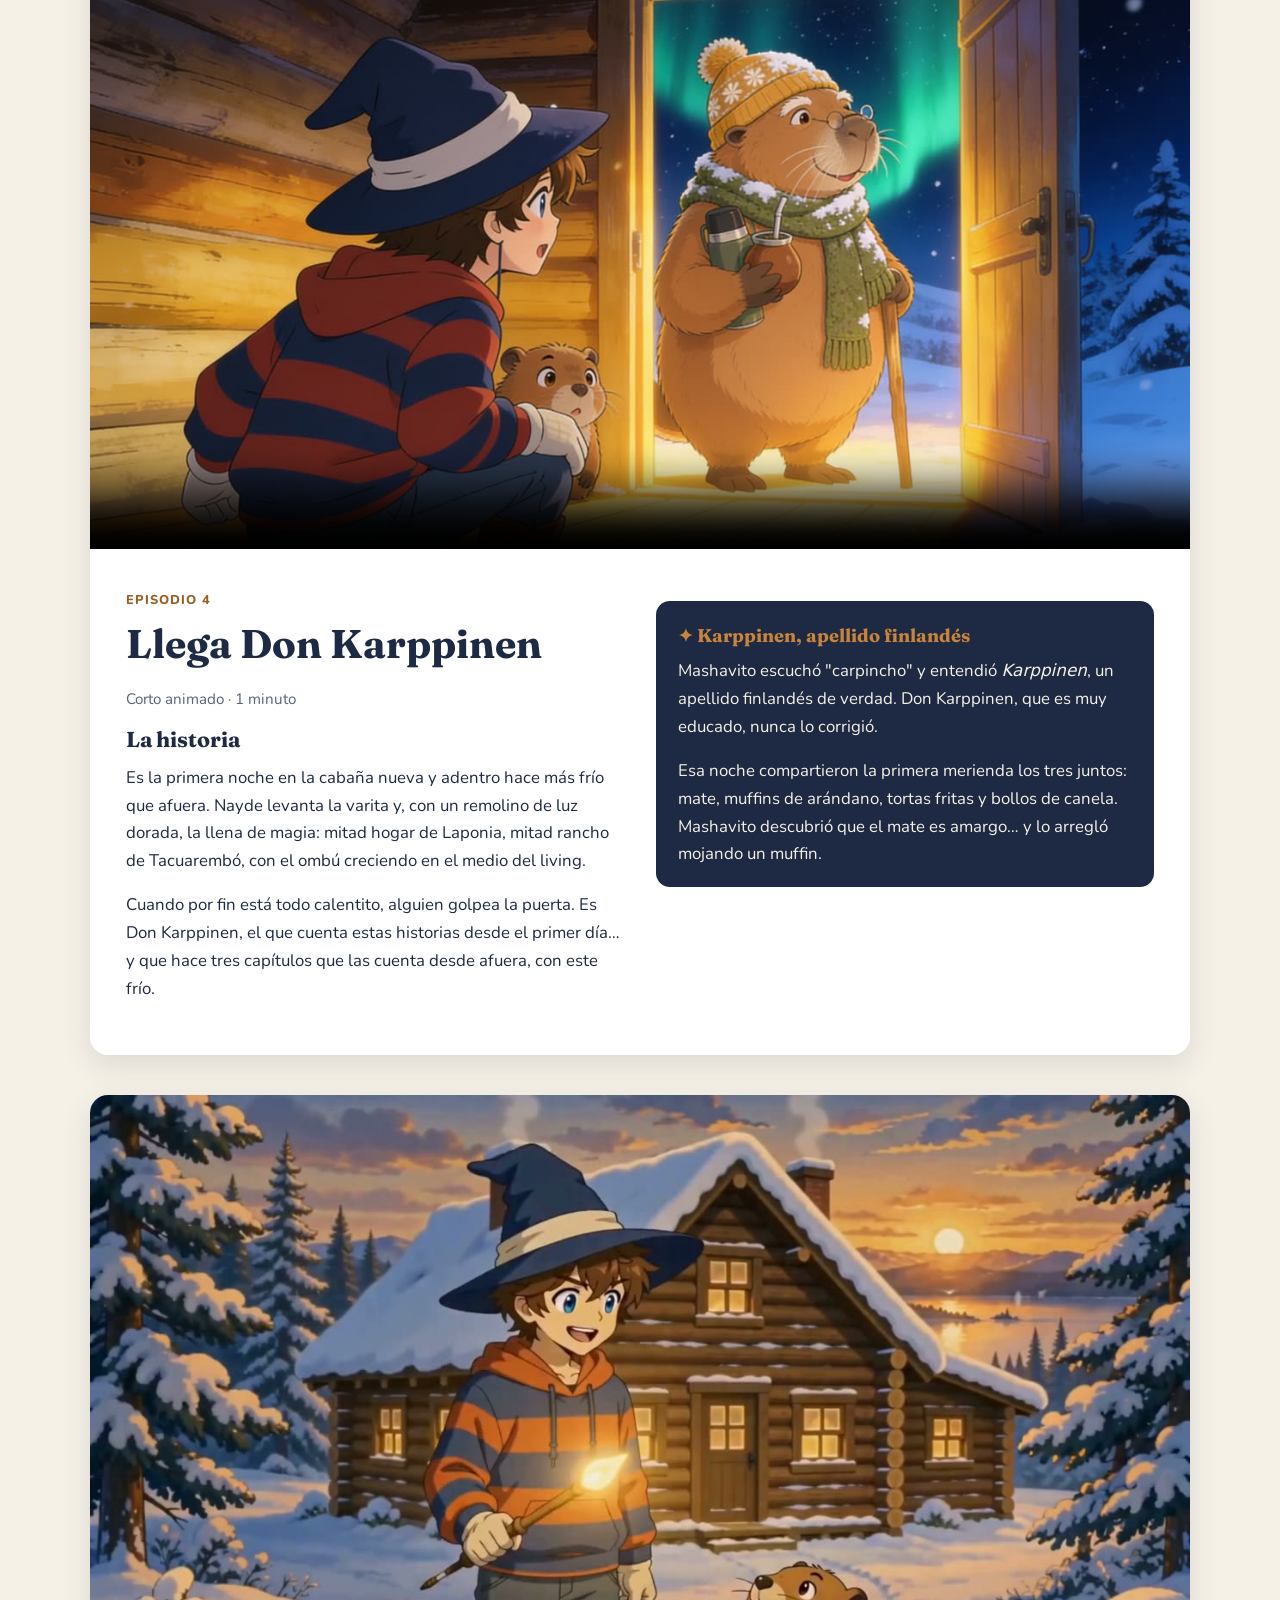
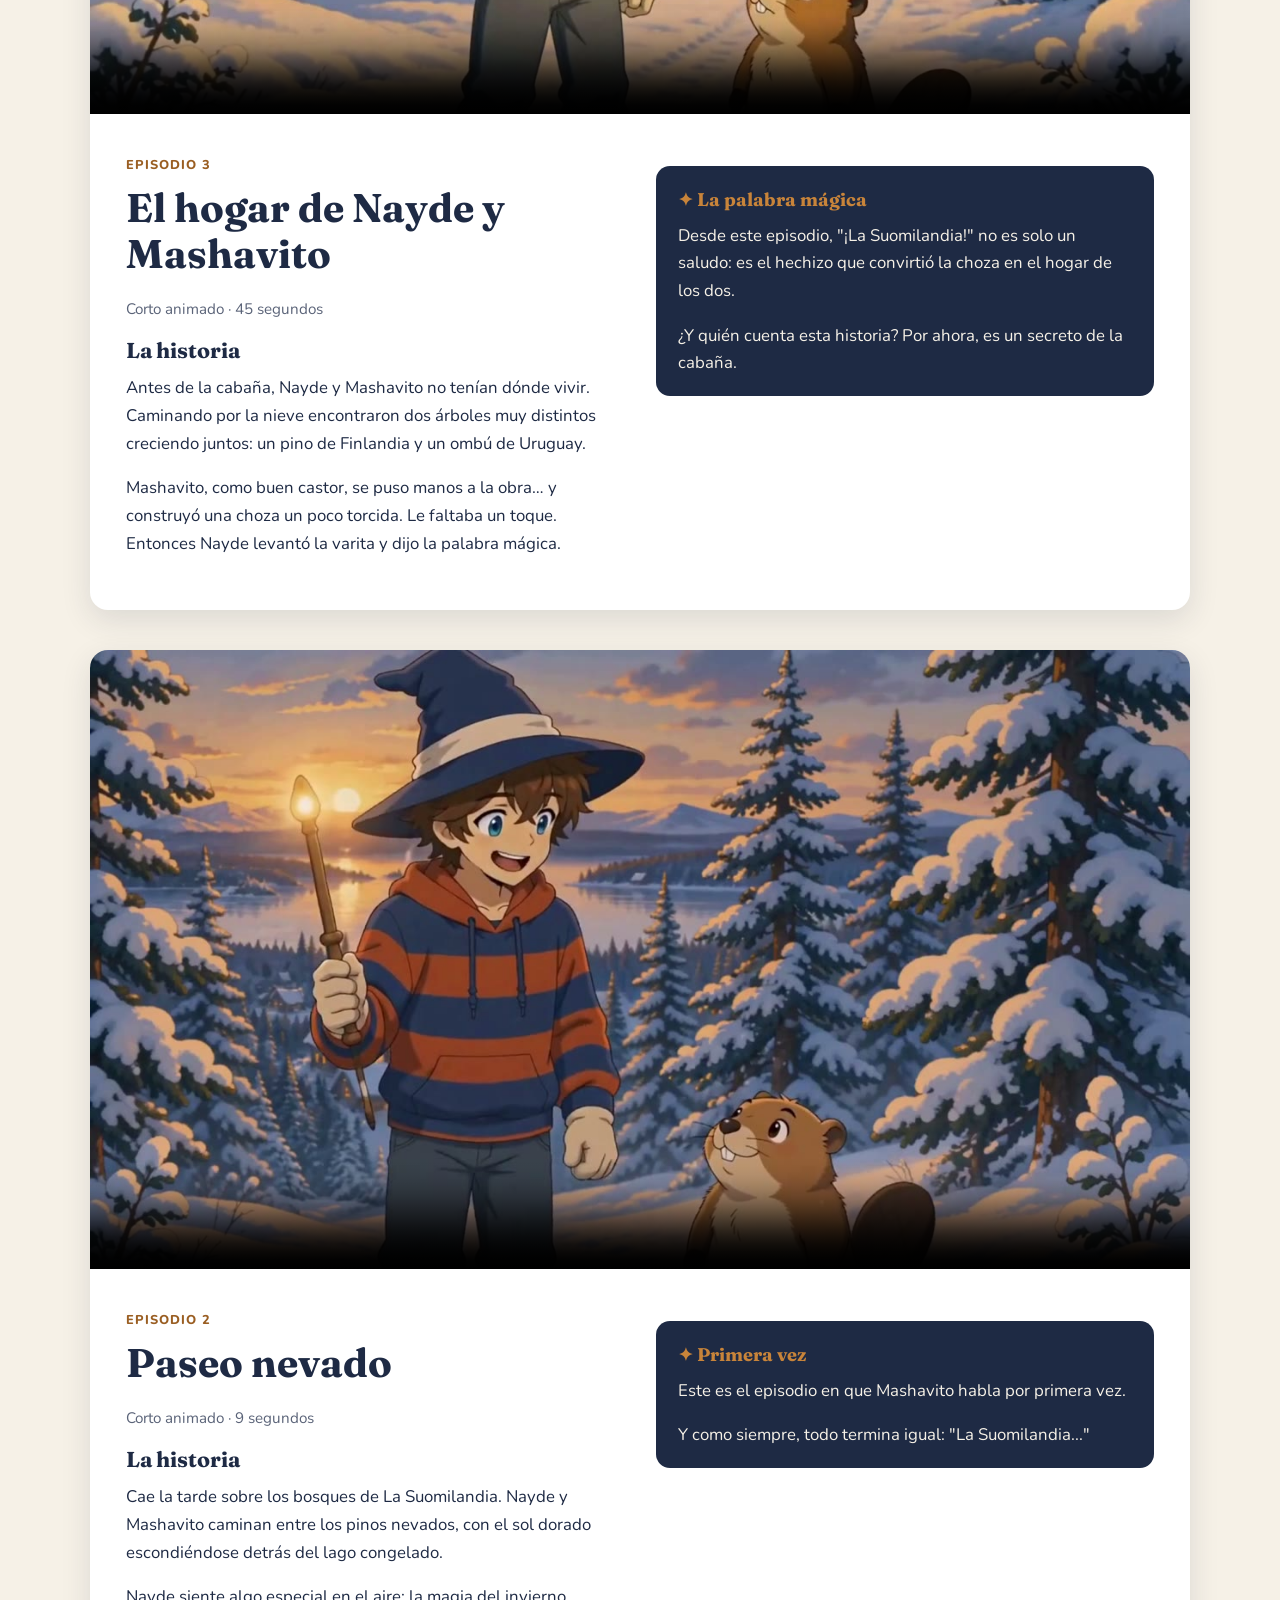
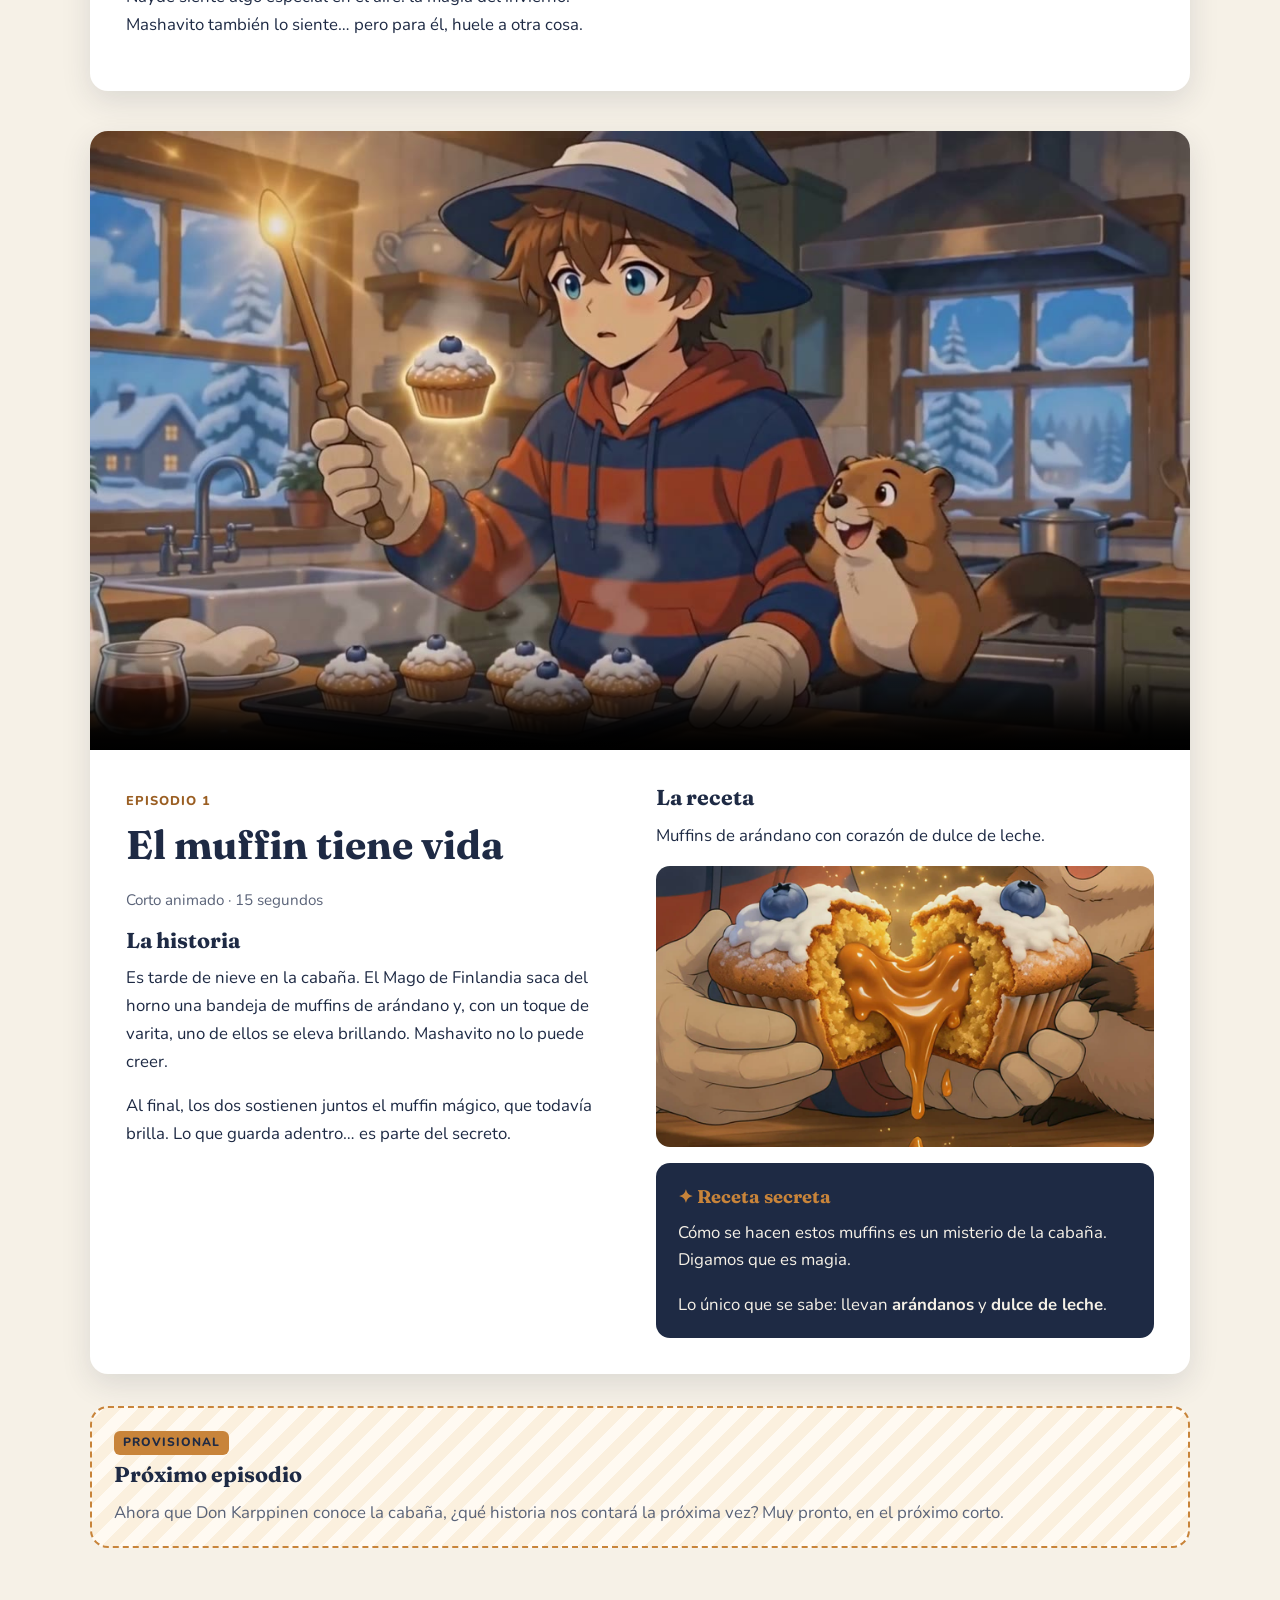
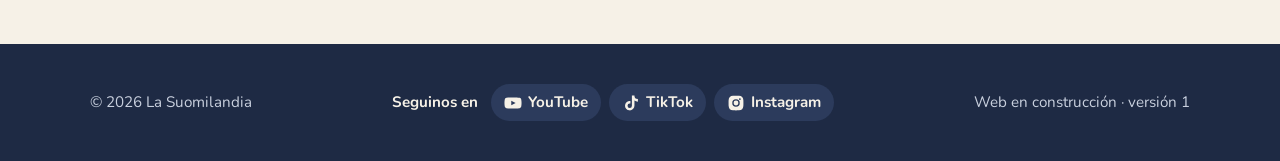
==== commit 0fc5081b: "Agrega el episodio 5: El mate finlandés Co-Authored-By: Claude Opus 5.5 <noreply@anthropic.com>" ====
--- a/cocina.html
+++ b/cocina.html
@@ -32,11 +32,38 @@
       <h1>Episodios, historias y recetas</h1>
       <p class="seccion__intro">Cada episodio es una pequeña aventura en la cabaña y sus alrededores. Acá están los cortos, la historia de cada uno y lo poco que se sabe de cada receta: en la cabaña, las mejores son secretas.</p>
 
+      <!-- Episodio 5 -->
+      <article class="episodio" id="el-mate-finlandes">
+        <div class="video" style="border-radius:0;box-shadow:none">
+          <video controls preload="metadata" poster="media/mate-finlandes-poster.jpg">
+            <source src="media/mate-finlandes-ep5.mp4" type="video/mp4">
+            Tu navegador no puede reproducir este video.
+          </video>
+        </div>
+        <div class="episodio__cuerpo">
+          <div>
+            <span class="etiqueta">Episodio 5</span>
+            <h2>El mate finlandés</h2>
+            <p class="episodio__datos">Corto animado · 1 minuto</p>
+            <h3>La historia</h3>
+            <p>En el episodio anterior, Mashavito gritó "¡mate finlandés!". Ahora Don Karppinen se lo dice clarito: eso no existe. Así que Nayde y Mashavito deciden inventarlo.</p>
+            <p>Nayde hace brotar con magia unos brotes de abeto en la nieve y los ponen en una <em>kuksa</em>, la taza finlandesa de abedul, con bombilla y agua caliente. Forma uruguaya… corazón finlandés.</p>
+          </div>
+          <div>
+            <div class="secreto">
+              <h4>¿Mate sin yerba?</h4>
+              <p>"¡Eso es un té, gurí!", protestó Don Karppinen. Después lo probó… y tuvo que admitir que estaba bueno.</p>
+              <p>¿Cómo se prepara el mate finlandés? Todavía se está probando en la cabaña. Muy pronto, la receta.</p>
+            </div>
+          </div>
+        </div>
+      </article>
+
       <!-- Episodio 4 -->
-      <article class="episodio" id="vaari-llega">
+      <article class="episodio" id="llega-don-karppinen">
         <div class="video" style="border-radius:0;box-shadow:none">
-          <video controls preload="metadata" poster="media/vaari-llega-poster.jpg">
-            <source src="media/vaari-llega-ep4.mp4" type="video/mp4">
+          <video controls preload="metadata" poster="media/llega-don-karppinen-poster.jpg">
+            <source src="media/llega-don-karppinen-ep4-v4.mp4" type="video/mp4">
             Tu navegador no puede reproducir este video.
           </video>
         </div>
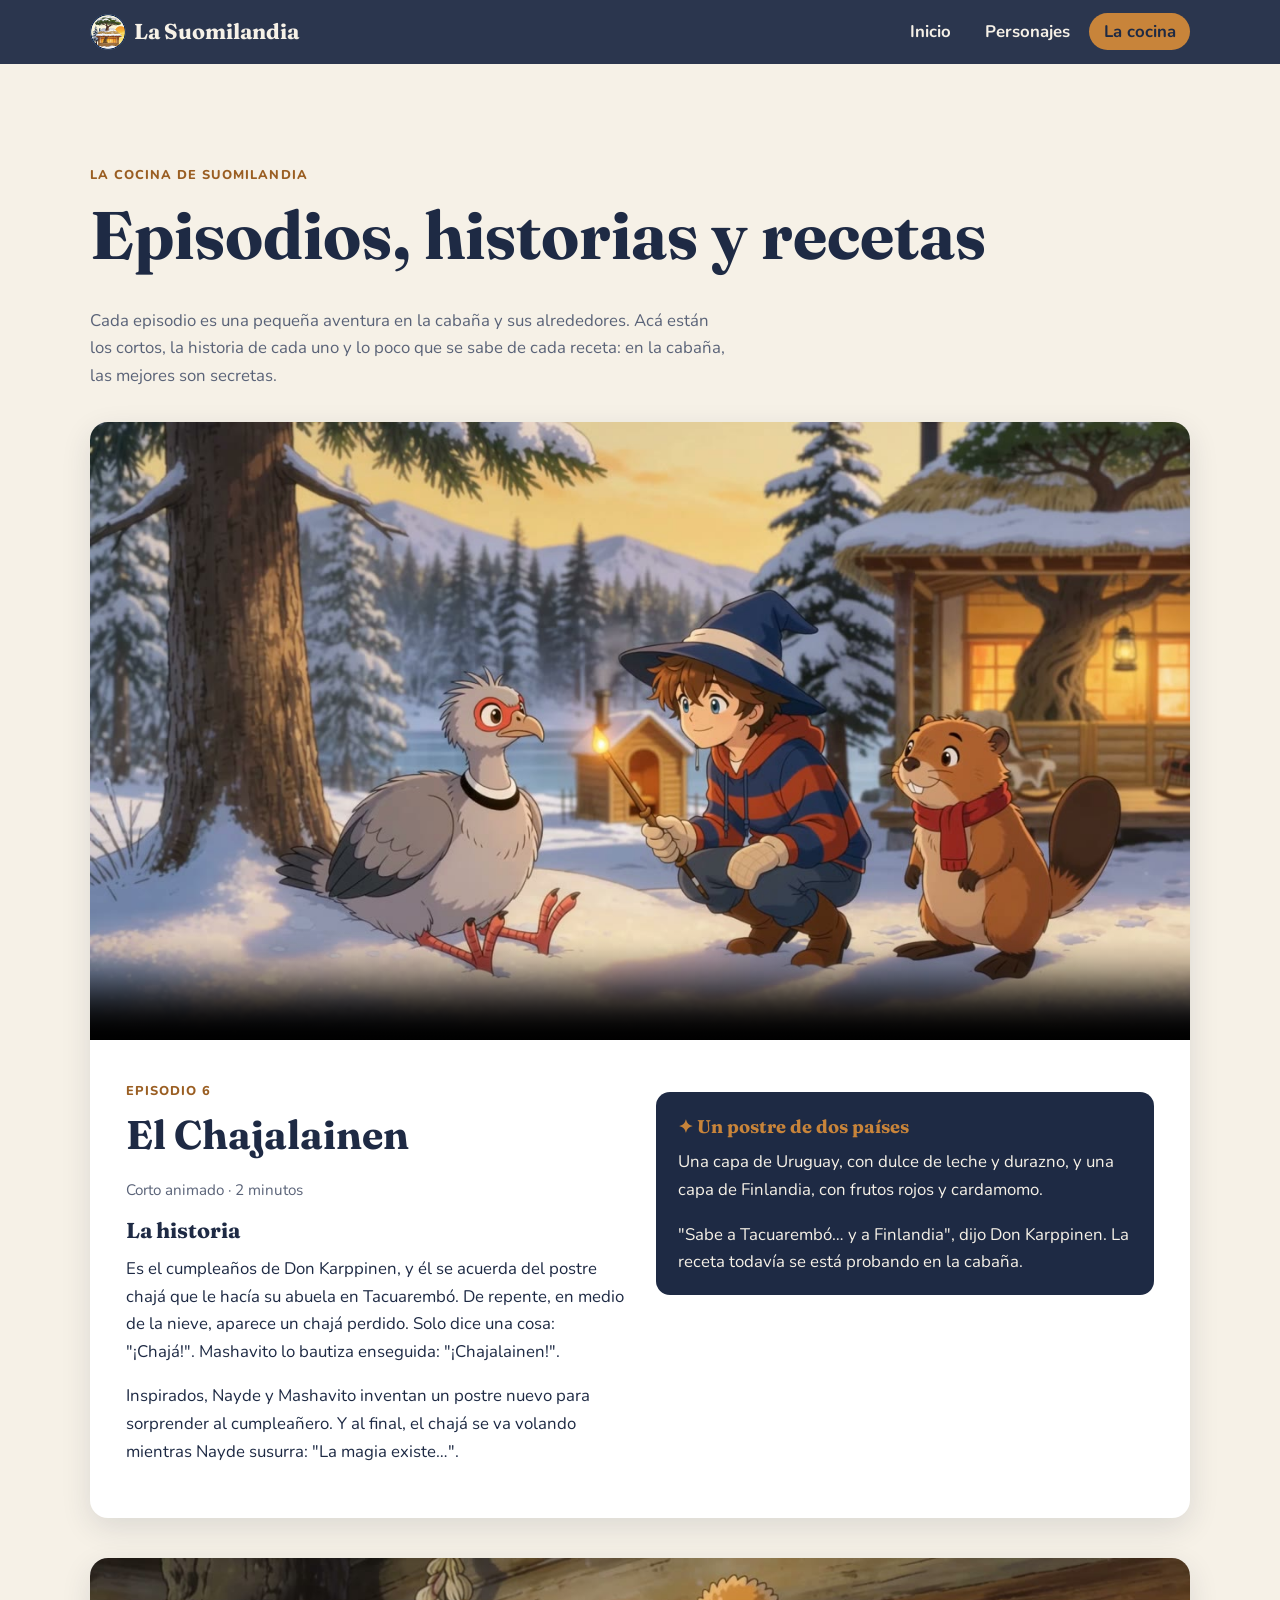
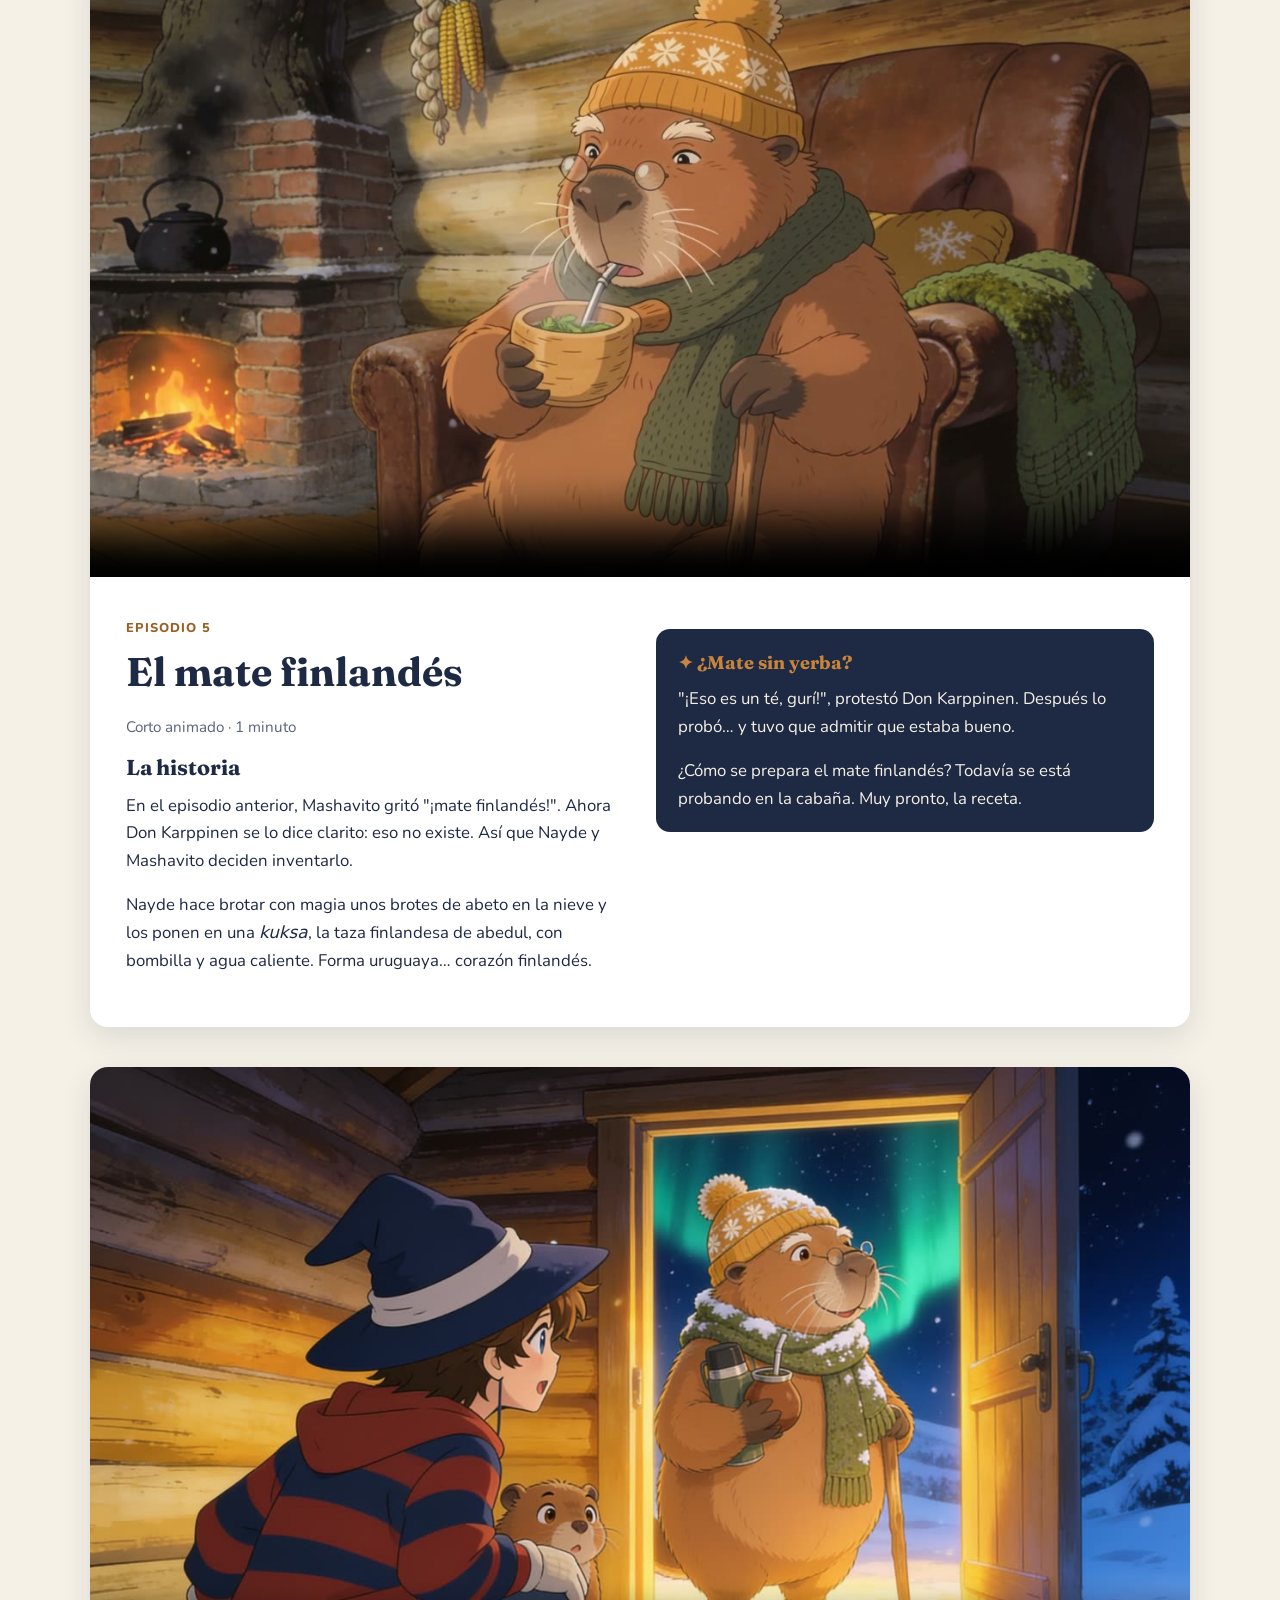
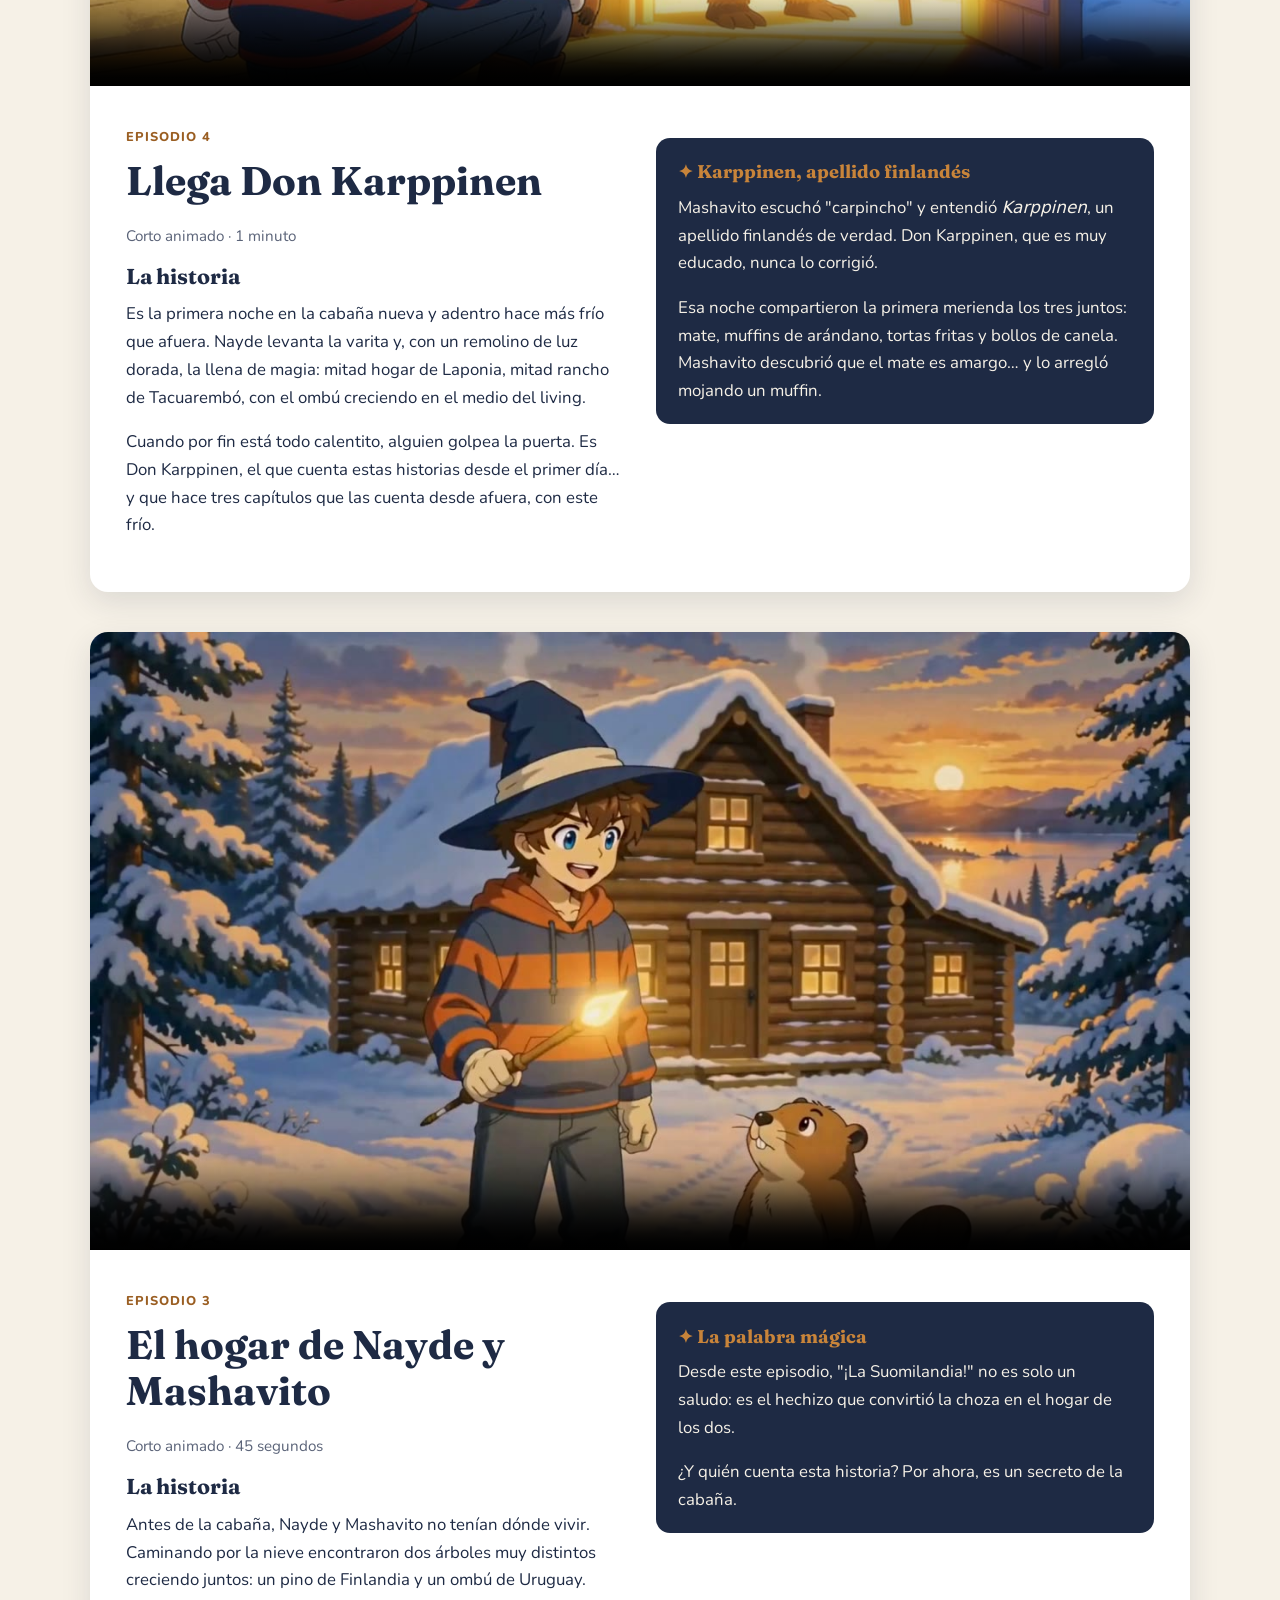
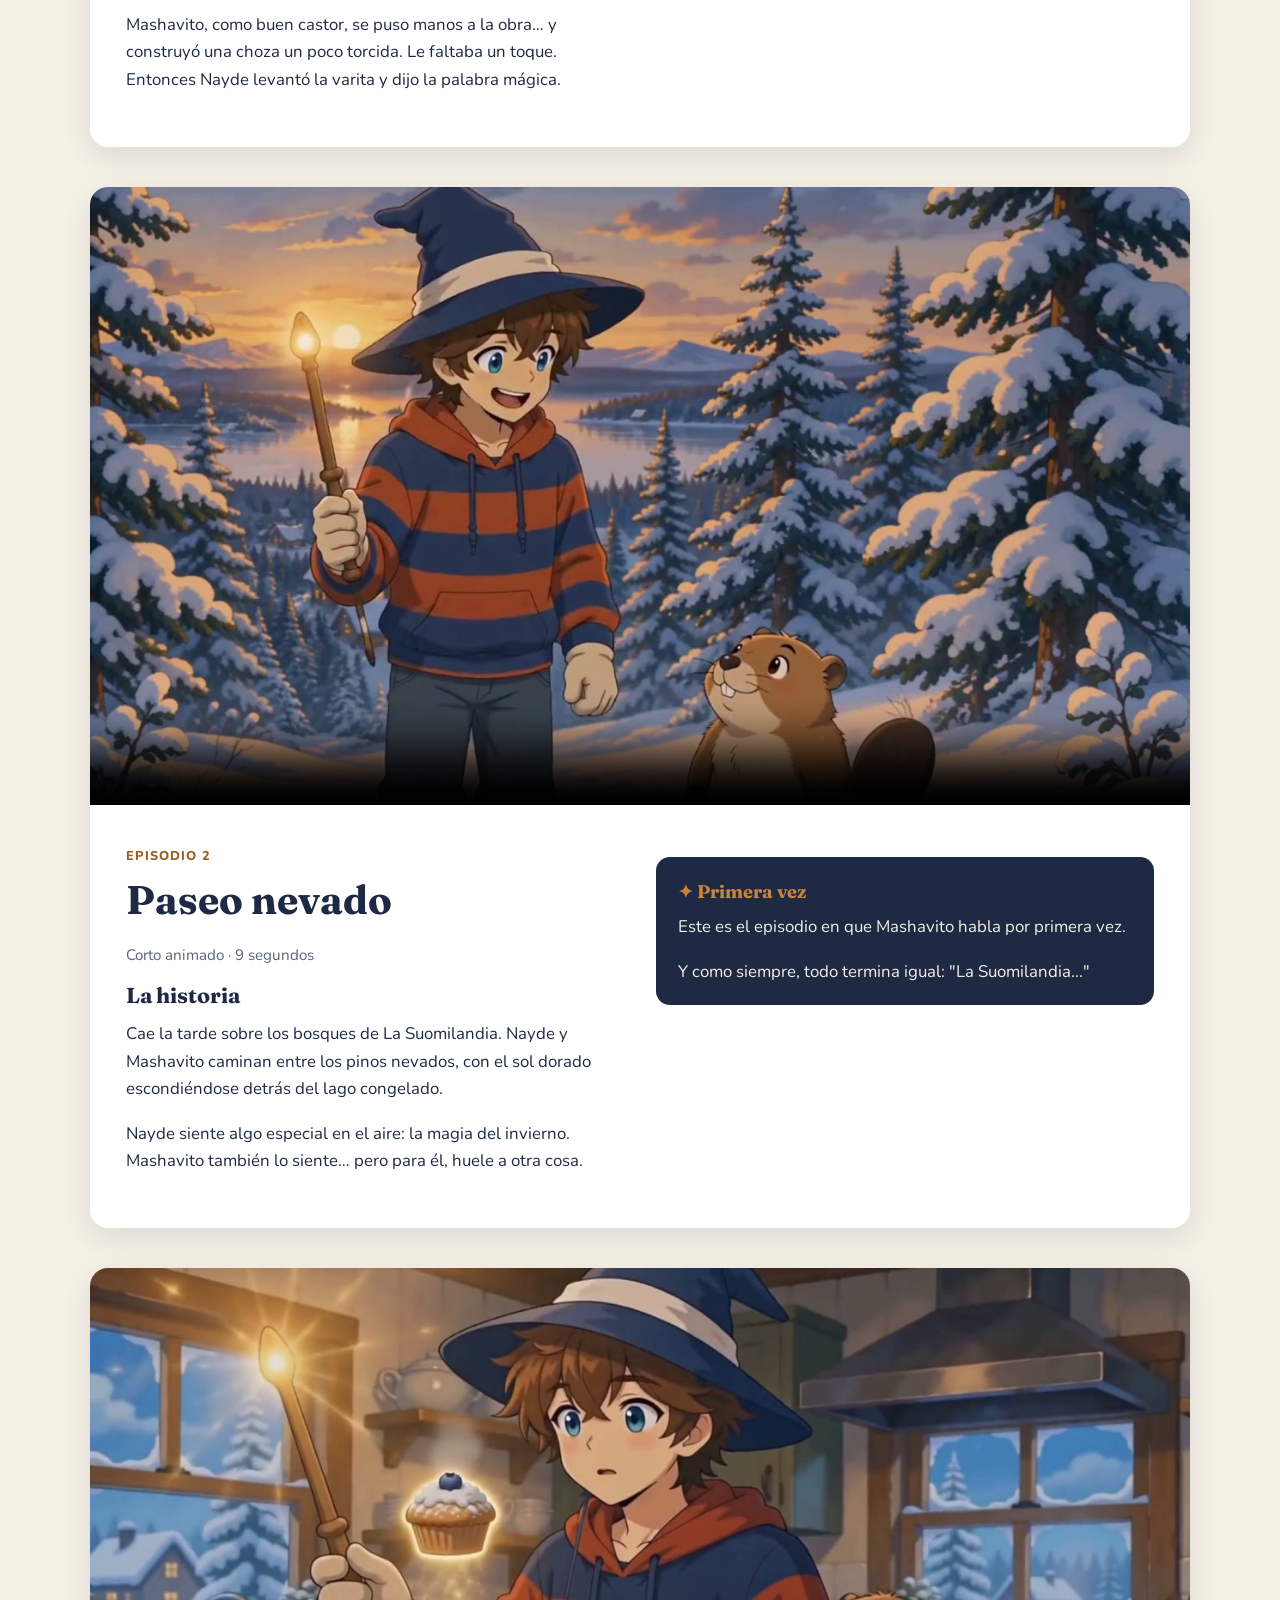
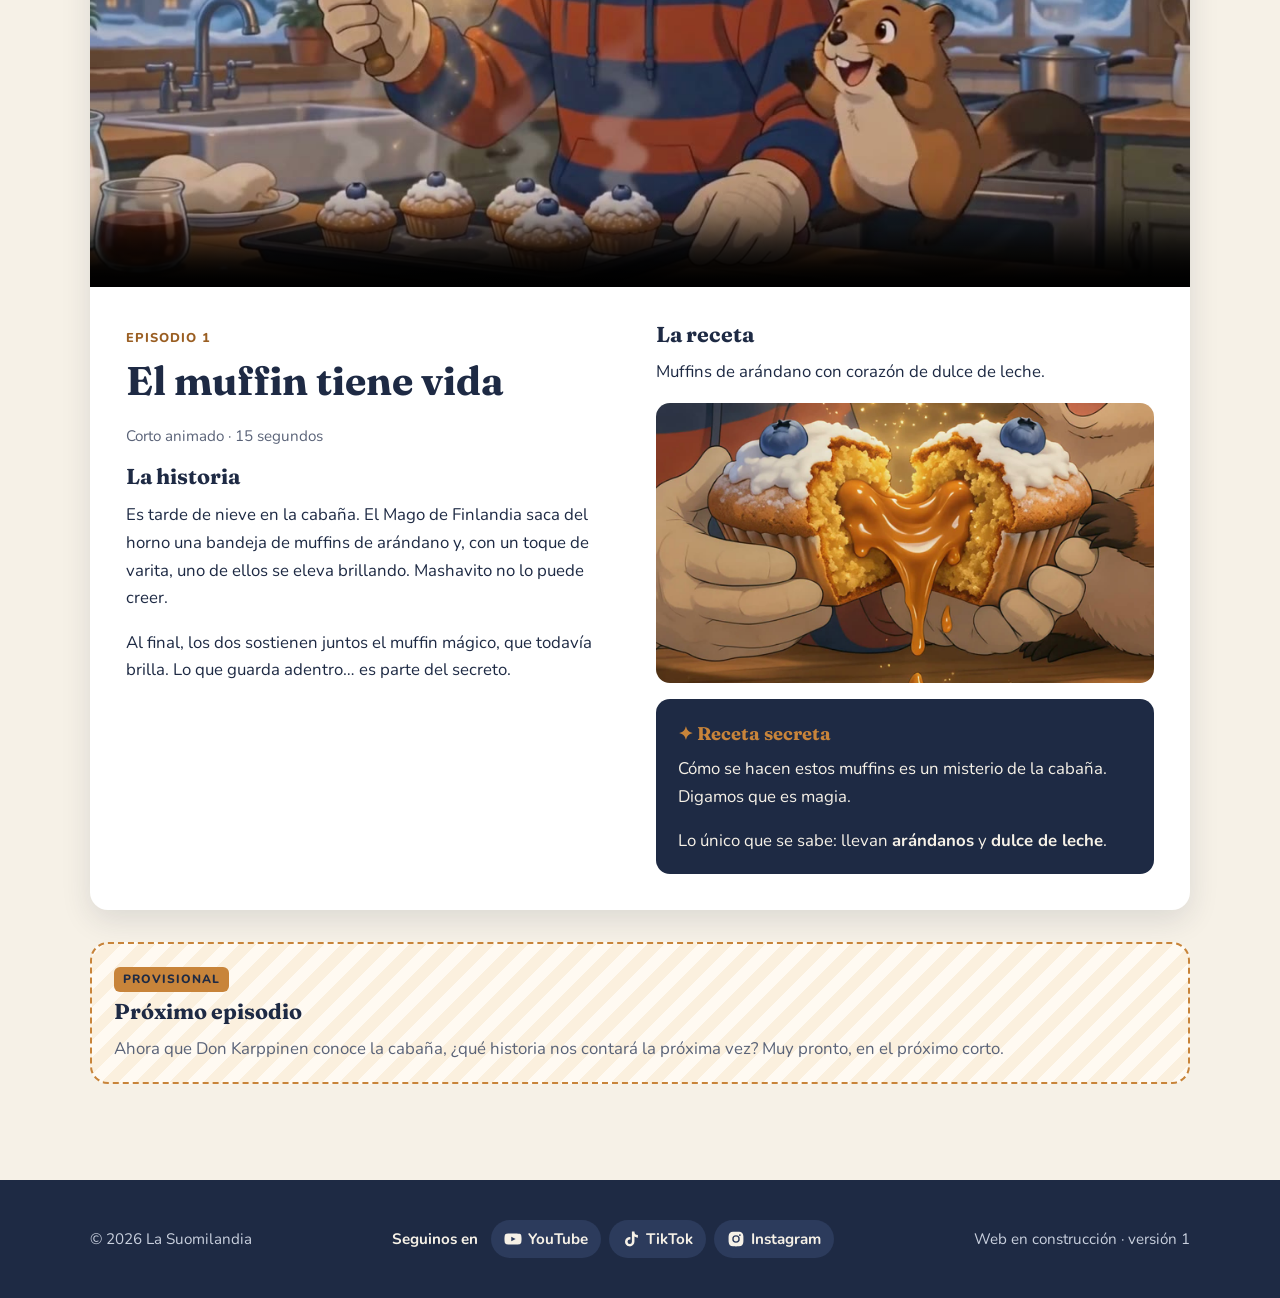
==== commit ba053d02: "Agrega el episodio 6: El Chajalainen Co-Authored-By: Claude Opus 5.5 <noreply@anthropic.com>" ====
--- a/cocina.html
+++ b/cocina.html
@@ -32,6 +32,33 @@
       <h1>Episodios, historias y recetas</h1>
       <p class="seccion__intro">Cada episodio es una pequeña aventura en la cabaña y sus alrededores. Acá están los cortos, la historia de cada uno y lo poco que se sabe de cada receta: en la cabaña, las mejores son secretas.</p>
 
+      <!-- Episodio 6 -->
+      <article class="episodio" id="el-chajalainen">
+        <div class="video" style="border-radius:0;box-shadow:none">
+          <video controls preload="metadata" poster="media/chajalainen-poster.jpg">
+            <source src="media/chajalainen-ep6.mp4" type="video/mp4">
+            Tu navegador no puede reproducir este video.
+          </video>
+        </div>
+        <div class="episodio__cuerpo">
+          <div>
+            <span class="etiqueta">Episodio 6</span>
+            <h2>El Chajalainen</h2>
+            <p class="episodio__datos">Corto animado · 2 minutos</p>
+            <h3>La historia</h3>
+            <p>Es el cumpleaños de Don Karppinen, y él se acuerda del postre chajá que le hacía su abuela en Tacuarembó. De repente, en medio de la nieve, aparece un chajá perdido. Solo dice una cosa: "¡Chajá!". Mashavito lo bautiza enseguida: "¡Chajalainen!".</p>
+            <p>Inspirados, Nayde y Mashavito inventan un postre nuevo para sorprender al cumpleañero. Y al final, el chajá se va volando mientras Nayde susurra: "La magia existe…".</p>
+          </div>
+          <div>
+            <div class="secreto">
+              <h4>Un postre de dos países</h4>
+              <p>Una capa de Uruguay, con dulce de leche y durazno, y una capa de Finlandia, con frutos rojos y cardamomo.</p>
+              <p>"Sabe a Tacuarembó… y a Finlandia", dijo Don Karppinen. La receta todavía se está probando en la cabaña.</p>
+            </div>
+          </div>
+        </div>
+      </article>
+
       <!-- Episodio 5 -->
       <article class="episodio" id="el-mate-finlandes">
         <div class="video" style="border-radius:0;box-shadow:none">
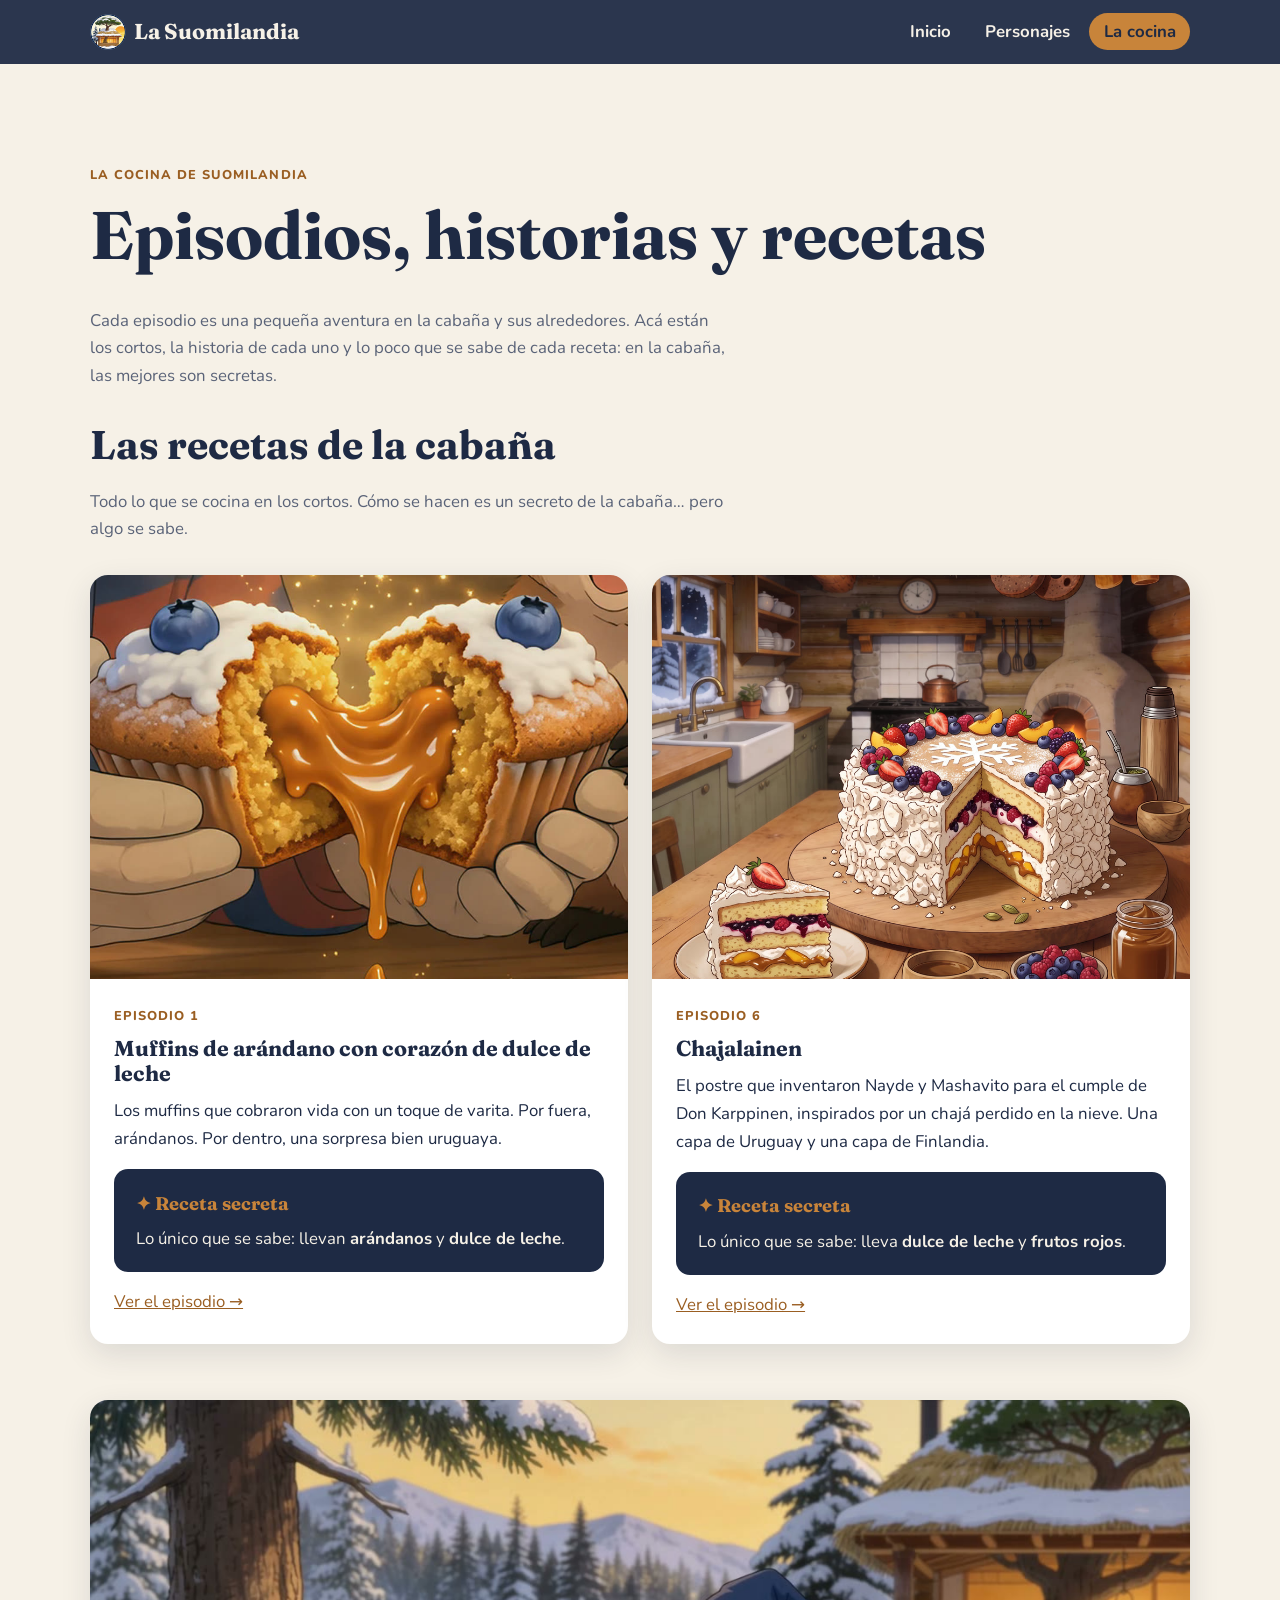
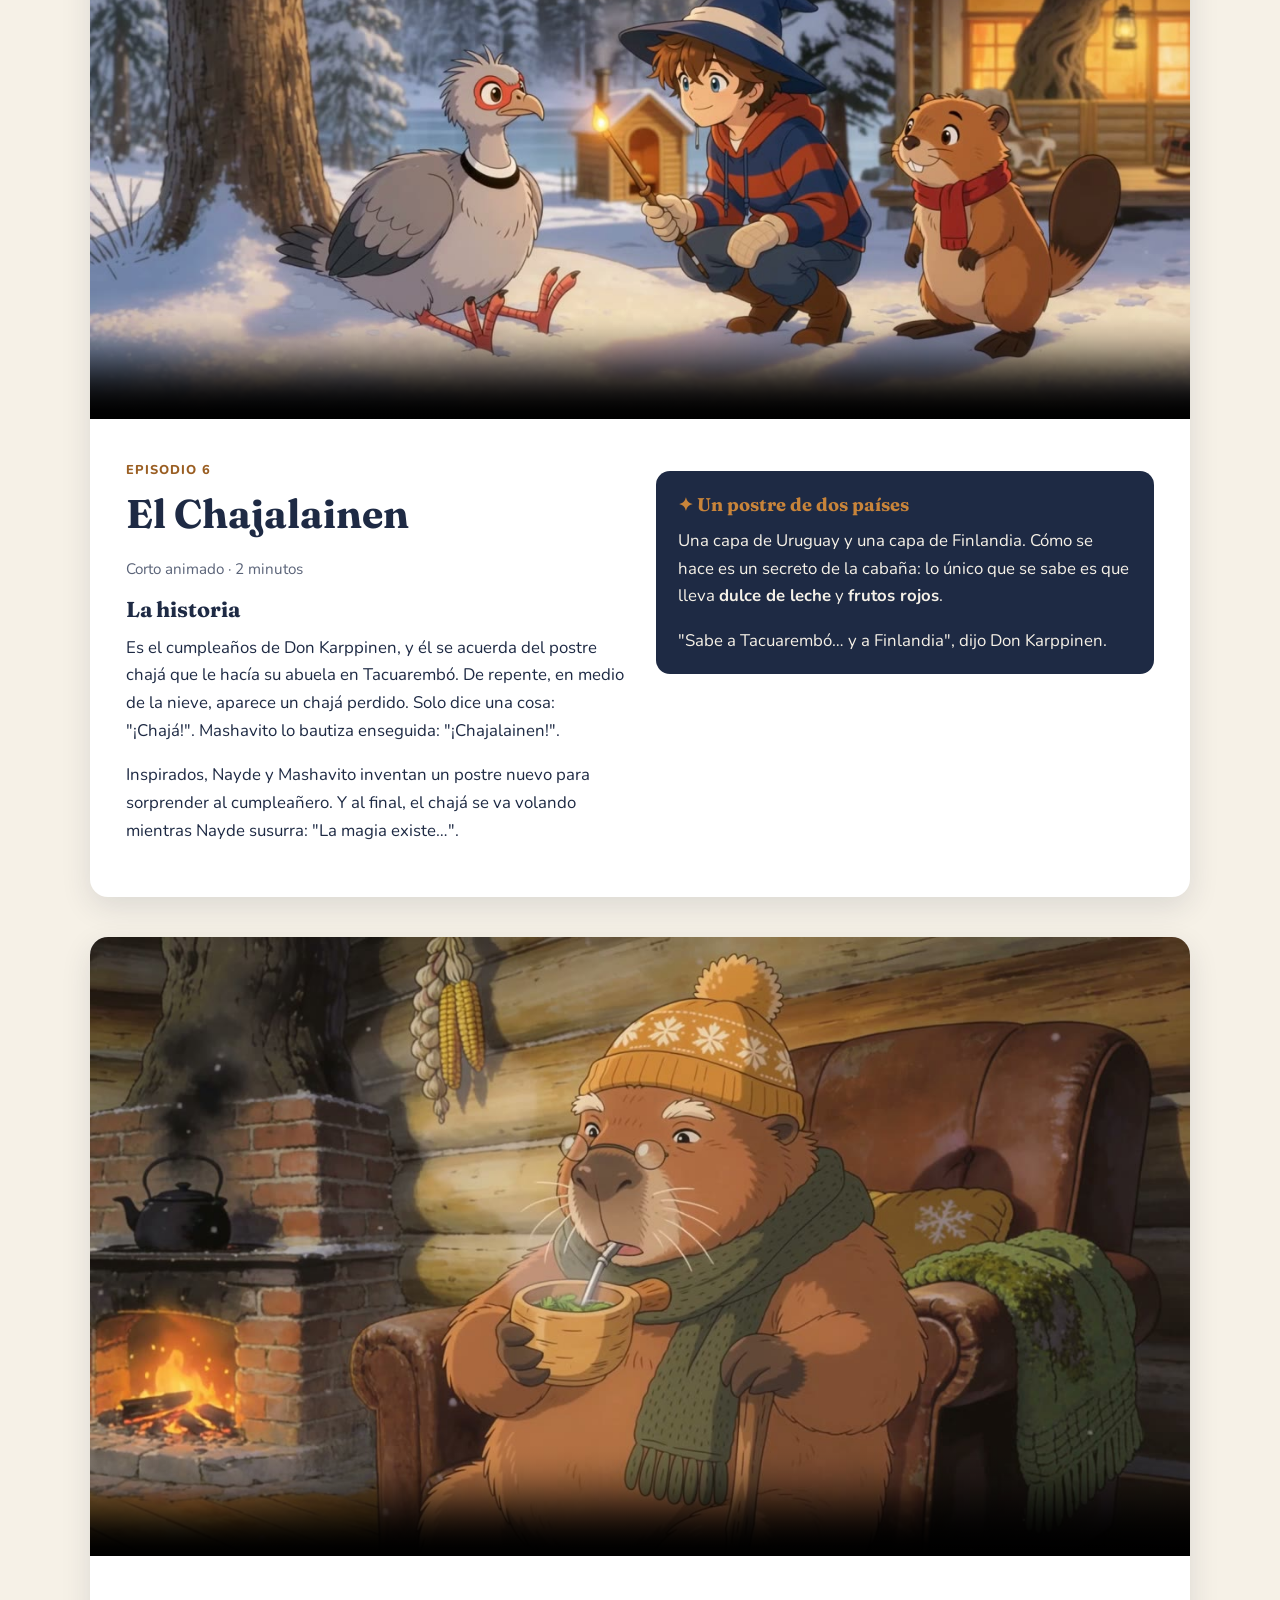
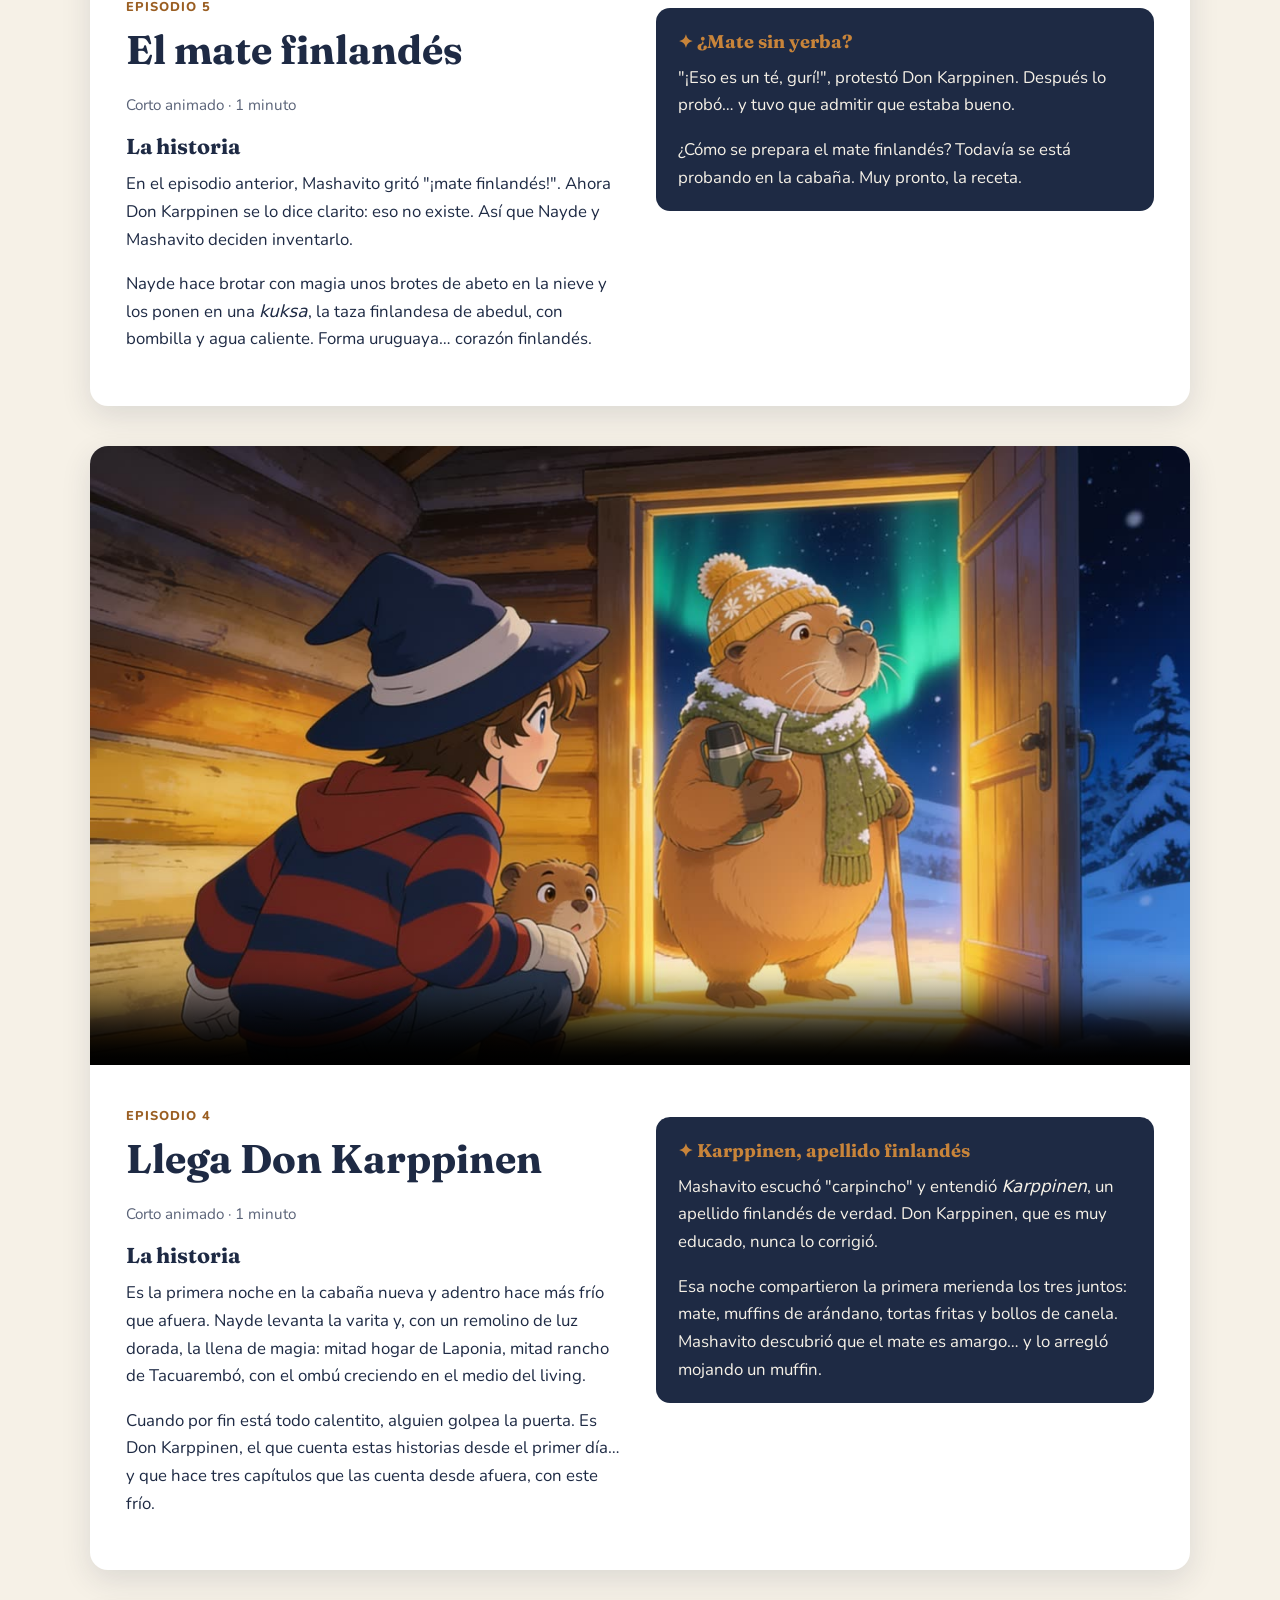
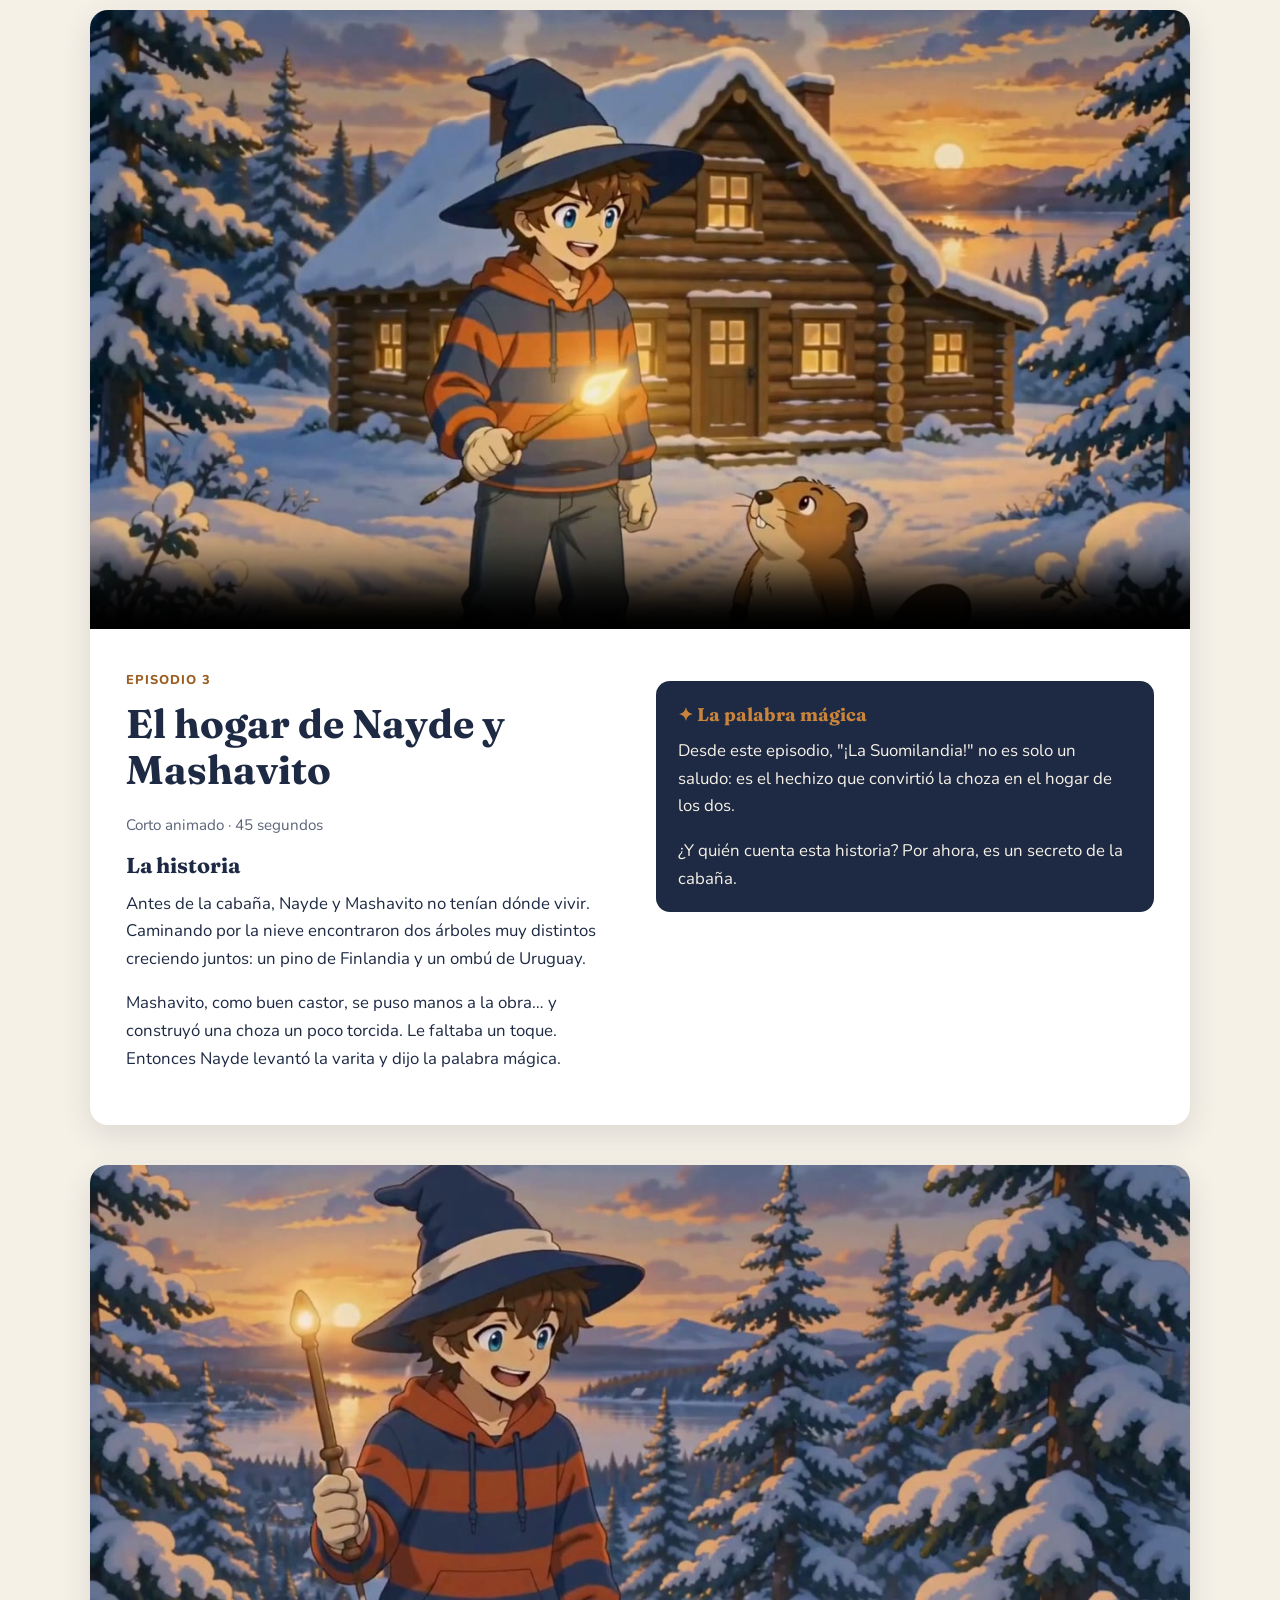
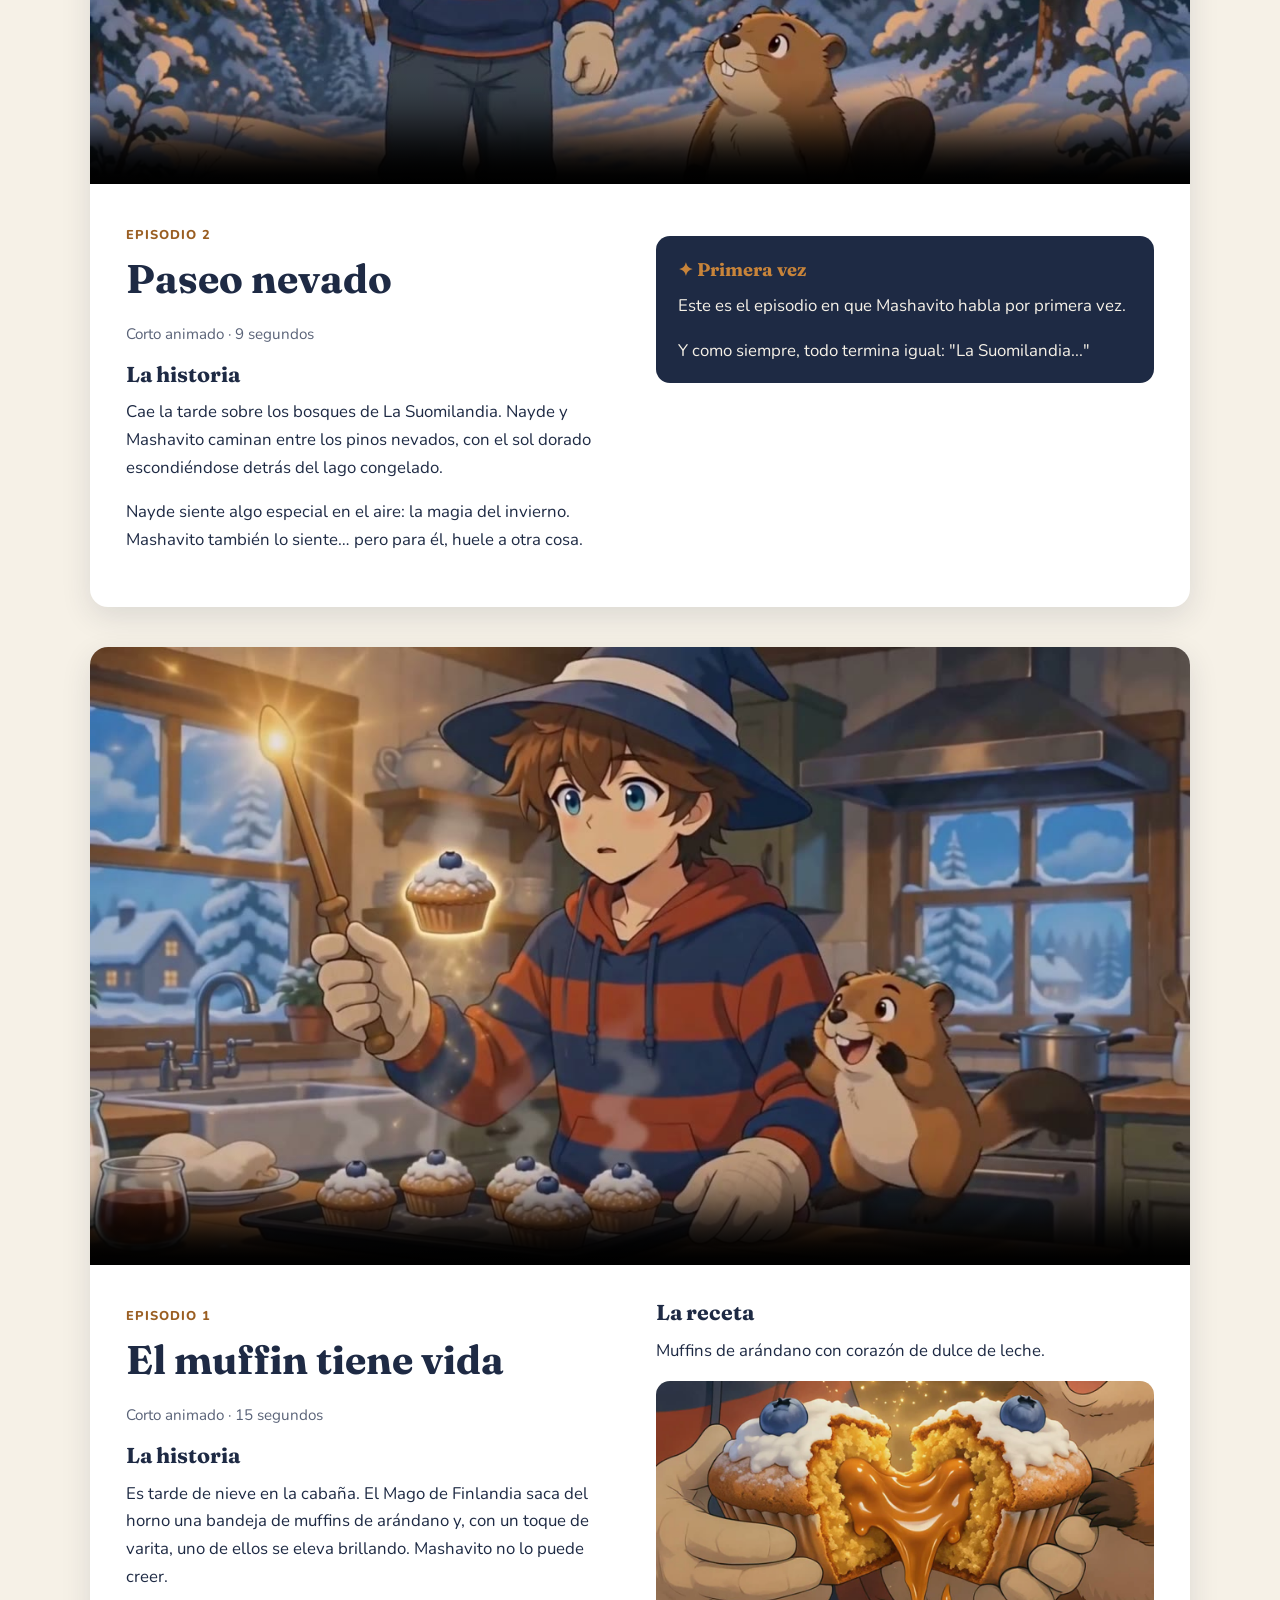
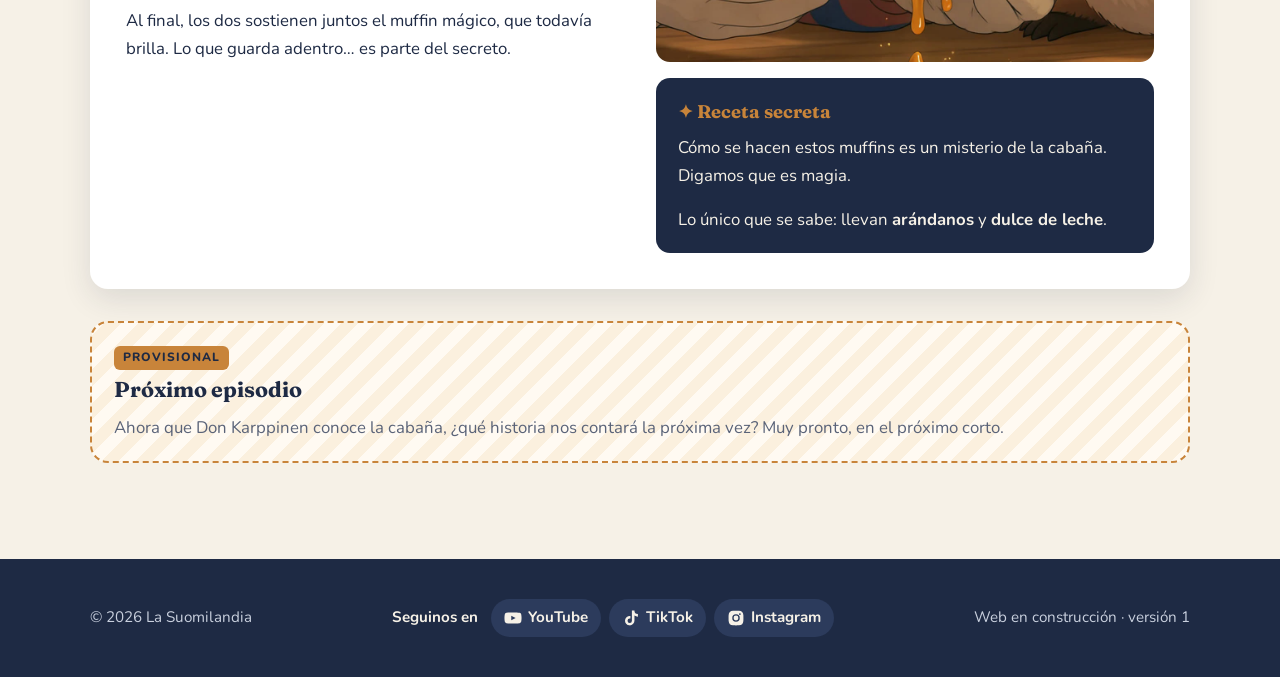
==== commit c72b14f2: "La cocina: sección Las recetas de la cabaña (muffins y Chajalainen) Co-Authored-By: Claude Opus 5.5 " ====
--- a/cocina.html
+++ b/cocina.html
@@ -32,6 +32,40 @@
       <h1>Episodios, historias y recetas</h1>
       <p class="seccion__intro">Cada episodio es una pequeña aventura en la cabaña y sus alrededores. Acá están los cortos, la historia de cada uno y lo poco que se sabe de cada receta: en la cabaña, las mejores son secretas.</p>
 
+      <!-- Recetas de la cabaña -->
+      <section id="recetas" style="margin-bottom:56px">
+        <h2>Las recetas de la cabaña</h2>
+        <p class="seccion__intro">Todo lo que se cocina en los cortos. Cómo se hacen es un secreto de la cabaña… pero algo se sabe.</p>
+        <div class="rejilla">
+          <article class="tarjeta">
+            <img src="media/relleno-dulce-de-leche.jpg" alt="Un muffin de arándano partido al medio, con el relleno de dulce de leche chorreando">
+            <div class="tarjeta__cuerpo">
+              <span class="etiqueta">Episodio 1</span>
+              <h3>Muffins de arándano con corazón de dulce de leche</h3>
+              <p>Los muffins que cobraron vida con un toque de varita. Por fuera, arándanos. Por dentro, una sorpresa bien uruguaya.</p>
+              <div class="secreto">
+                <h4>Receta secreta</h4>
+                <p>Lo único que se sabe: llevan <strong>arándanos</strong> y <strong>dulce de leche</strong>.</p>
+              </div>
+              <p style="margin:1rem 0 0"><a href="#el-muffin-tiene-vida">Ver el episodio →</a></p>
+            </div>
+          </article>
+          <article class="tarjeta">
+            <img src="media/chajalainen-postre.jpg" alt="El Chajalainen: una torta cubierta de merengue, con frutos rojos arriba y una porción cortada que muestra sus capas">
+            <div class="tarjeta__cuerpo">
+              <span class="etiqueta">Episodio 6</span>
+              <h3>Chajalainen</h3>
+              <p>El postre que inventaron Nayde y Mashavito para el cumple de Don Karppinen, inspirados por un chajá perdido en la nieve. Una capa de Uruguay y una capa de Finlandia.</p>
+              <div class="secreto">
+                <h4>Receta secreta</h4>
+                <p>Lo único que se sabe: lleva <strong>dulce de leche</strong> y <strong>frutos rojos</strong>.</p>
+              </div>
+              <p style="margin:1rem 0 0"><a href="#el-chajalainen">Ver el episodio →</a></p>
+            </div>
+          </article>
+        </div>
+      </section>
+
       <!-- Episodio 6 -->
       <article class="episodio" id="el-chajalainen">
         <div class="video" style="border-radius:0;box-shadow:none">
@@ -52,8 +86,8 @@
           <div>
             <div class="secreto">
               <h4>Un postre de dos países</h4>
-              <p>Una capa de Uruguay, con dulce de leche y durazno, y una capa de Finlandia, con frutos rojos y cardamomo.</p>
-              <p>"Sabe a Tacuarembó… y a Finlandia", dijo Don Karppinen. La receta todavía se está probando en la cabaña.</p>
+              <p>Una capa de Uruguay y una capa de Finlandia. Cómo se hace es un secreto de la cabaña: lo único que se sabe es que lleva <strong>dulce de leche</strong> y <strong>frutos rojos</strong>.</p>
+              <p>"Sabe a Tacuarembó… y a Finlandia", dijo Don Karppinen.</p>
             </div>
           </div>
         </div>
--- a/css/estilos.css
+++ b/css/estilos.css
@@ -24,7 +24,7 @@
 }
 
 * { box-sizing: border-box; }
-html { scroll-behavior: smooth; }
+html { scroll-behavior: smooth; scroll-padding-top: 80px; }
 body {
   margin: 0;
   background: var(--nieve);
